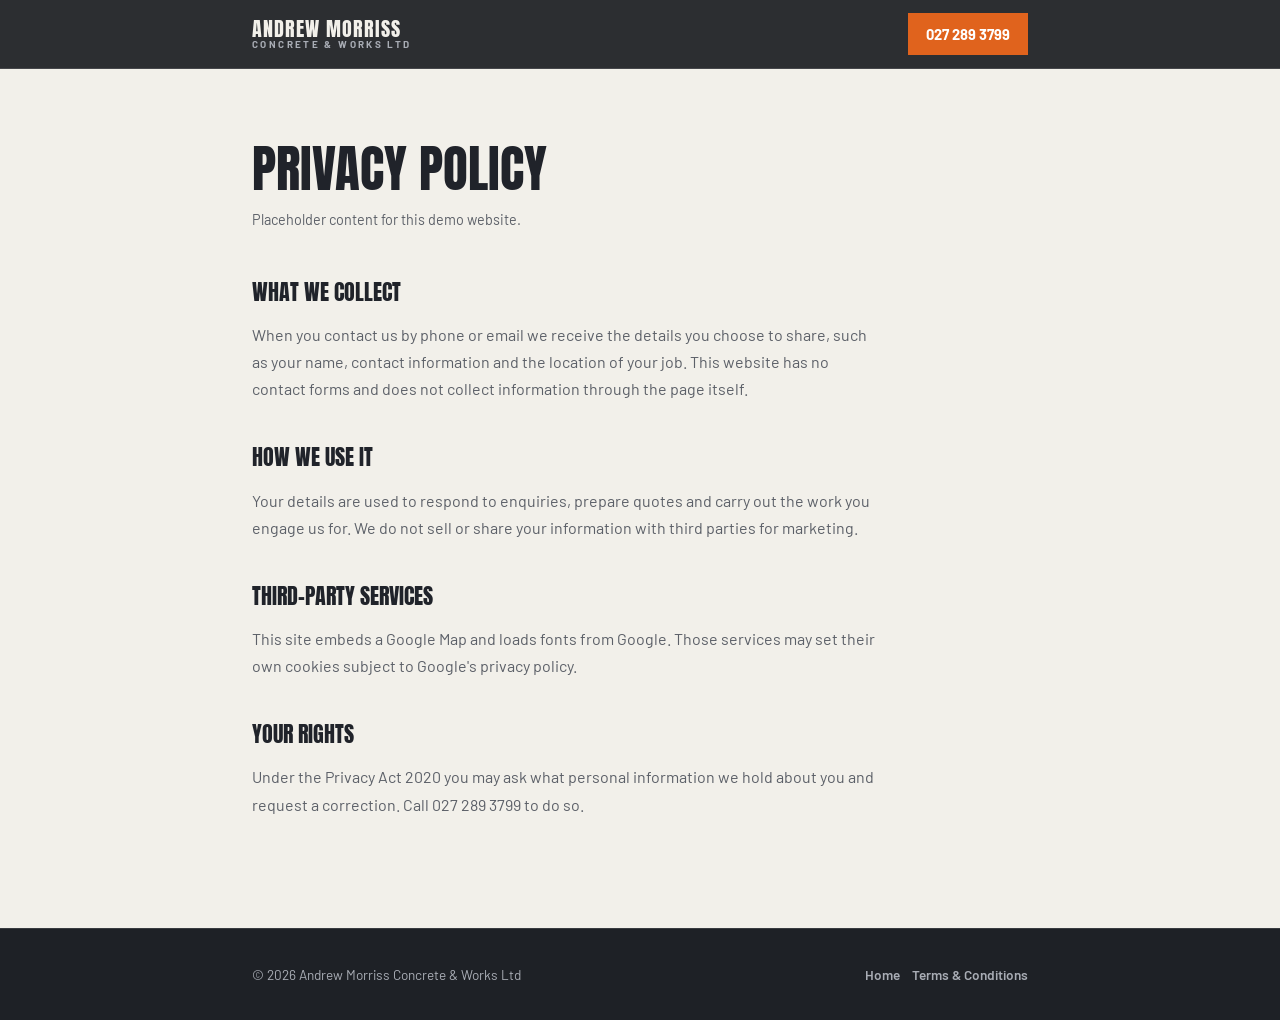
==== privacy.html @ 7dcf376f "Initial build: Andrew Morriss Concrete & Works Ltd" ====
<!DOCTYPE html>
<html lang="en-NZ">
<head>
<meta charset="UTF-8">
<meta name="viewport" content="width=device-width, initial-scale=1">
<title>Privacy Policy | Andrew Morriss Concrete &amp; Works Ltd</title>
<meta name="description" content="Privacy policy for Andrew Morriss Concrete & Works Ltd, Marton.">
<link rel="icon" href="data:image/svg+xml,%3Csvg xmlns='http://www.w3.org/2000/svg' viewBox='0 0 64 64'%3E%3Crect width='64' height='64' fill='%23e0631d'/%3E%3Ctext x='32' y='44' font-family='Arial Black,Arial' font-size='30' font-weight='900' fill='%2317191d' text-anchor='middle'%3EAM%3C/text%3E%3C/svg%3E">
<link rel="preconnect" href="https://fonts.googleapis.com">
<link rel="preconnect" href="https://fonts.gstatic.com" crossorigin>
<link href="https://fonts.googleapis.com/css2?family=Anton&family=Barlow:wght@400;600;700&display=swap" rel="stylesheet">
<style>
:root{--coal:#17191d;--coal-2:#1e2126;--bone:#f2f0ea;--ink:#20232a;--mut:#5c6068;--mut-l:#a9adb5;--accent:#e0631d;--accent-deep:#c1500f;--line:rgba(255,255,255,.12);--display:'Anton',sans-serif;--body:'Barlow',sans-serif}
*,*::before,*::after{box-sizing:border-box;margin:0;padding:0}
body{font-family:var(--body);font-size:16px;line-height:1.7;color:var(--ink);background:var(--bone);overflow-x:hidden}
a{color:inherit;text-decoration:none}
.wrap{max-width:820px;margin:0 auto;padding:0 22px}
header{position:sticky;top:0;z-index:100;background:rgba(23,25,29,.9);backdrop-filter:blur(10px);border-bottom:1px solid var(--line)}
.nav{display:flex;align-items:center;justify-content:space-between;height:68px}
.brand{display:flex;flex-direction:column;line-height:1.05}
.brand .b1{font-family:var(--display);font-size:1.22rem;color:var(--bone);letter-spacing:.05em}
.brand .b2{font-size:.62rem;font-weight:700;letter-spacing:.24em;color:var(--mut-l)}
.phone-pill{display:inline-flex;align-items:center;height:42px;padding:0 18px;background:var(--accent);color:#fff;font-weight:700;font-size:.92rem;line-height:1}
.phone-pill:hover{background:var(--accent-deep)}
main{padding:72px 0 96px}
h1{font-family:var(--display);font-weight:400;font-size:clamp(2.2rem,5vw,3.2rem);text-transform:uppercase;line-height:1.08;margin-bottom:12px}
.updated{color:var(--mut);font-size:.9rem;margin-bottom:40px}
h2{font-family:var(--display);font-weight:400;font-size:1.4rem;text-transform:uppercase;margin:36px 0 10px}
p{color:var(--mut);margin-bottom:14px;max-width:70ch}
footer{background:var(--coal-2);color:var(--mut-l);padding:34px 0;border-top:1px solid var(--line)}
.foot{display:flex;flex-wrap:wrap;gap:16px;align-items:center;justify-content:space-between;font-size:.85rem}
.foot a{font-weight:600}
.foot a:hover{color:var(--bone)}
</style>
</head>
<body>
<header>
  <div class="wrap nav">
    <a href="index.html" class="brand"><span class="b1">ANDREW MORRISS</span><span class="b2">CONCRETE &amp; WORKS LTD</span></a>
    <a class="phone-pill" href="tel:+64272893799">027 289 3799</a>
  </div>
</header>
<main>
  <div class="wrap">
    <h1>Privacy Policy</h1>
    <p class="updated">Placeholder content for this demo website.</p>
    <h2>What we collect</h2>
    <p>When you contact us by phone or email we receive the details you choose to share, such as your name, contact information and the location of your job. This website has no contact forms and does not collect information through the page itself.</p>
    <h2>How we use it</h2>
    <p>Your details are used to respond to enquiries, prepare quotes and carry out the work you engage us for. We do not sell or share your information with third parties for marketing.</p>
    <h2>Third-party services</h2>
    <p>This site embeds a Google Map and loads fonts from Google. Those services may set their own cookies subject to Google's privacy policy.</p>
    <h2>Your rights</h2>
    <p>Under the Privacy Act 2020 you may ask what personal information we hold about you and request a correction. Call 027 289 3799 to do so.</p>
  </div>
</main>
<footer>
  <div class="wrap foot">
    <span>&copy; 2026 Andrew Morriss Concrete &amp; Works Ltd</span>
    <span><a href="index.html">Home</a> &nbsp;&nbsp; <a href="terms.html">Terms &amp; Conditions</a></span>
  </div>
</footer>
</body>
</html>
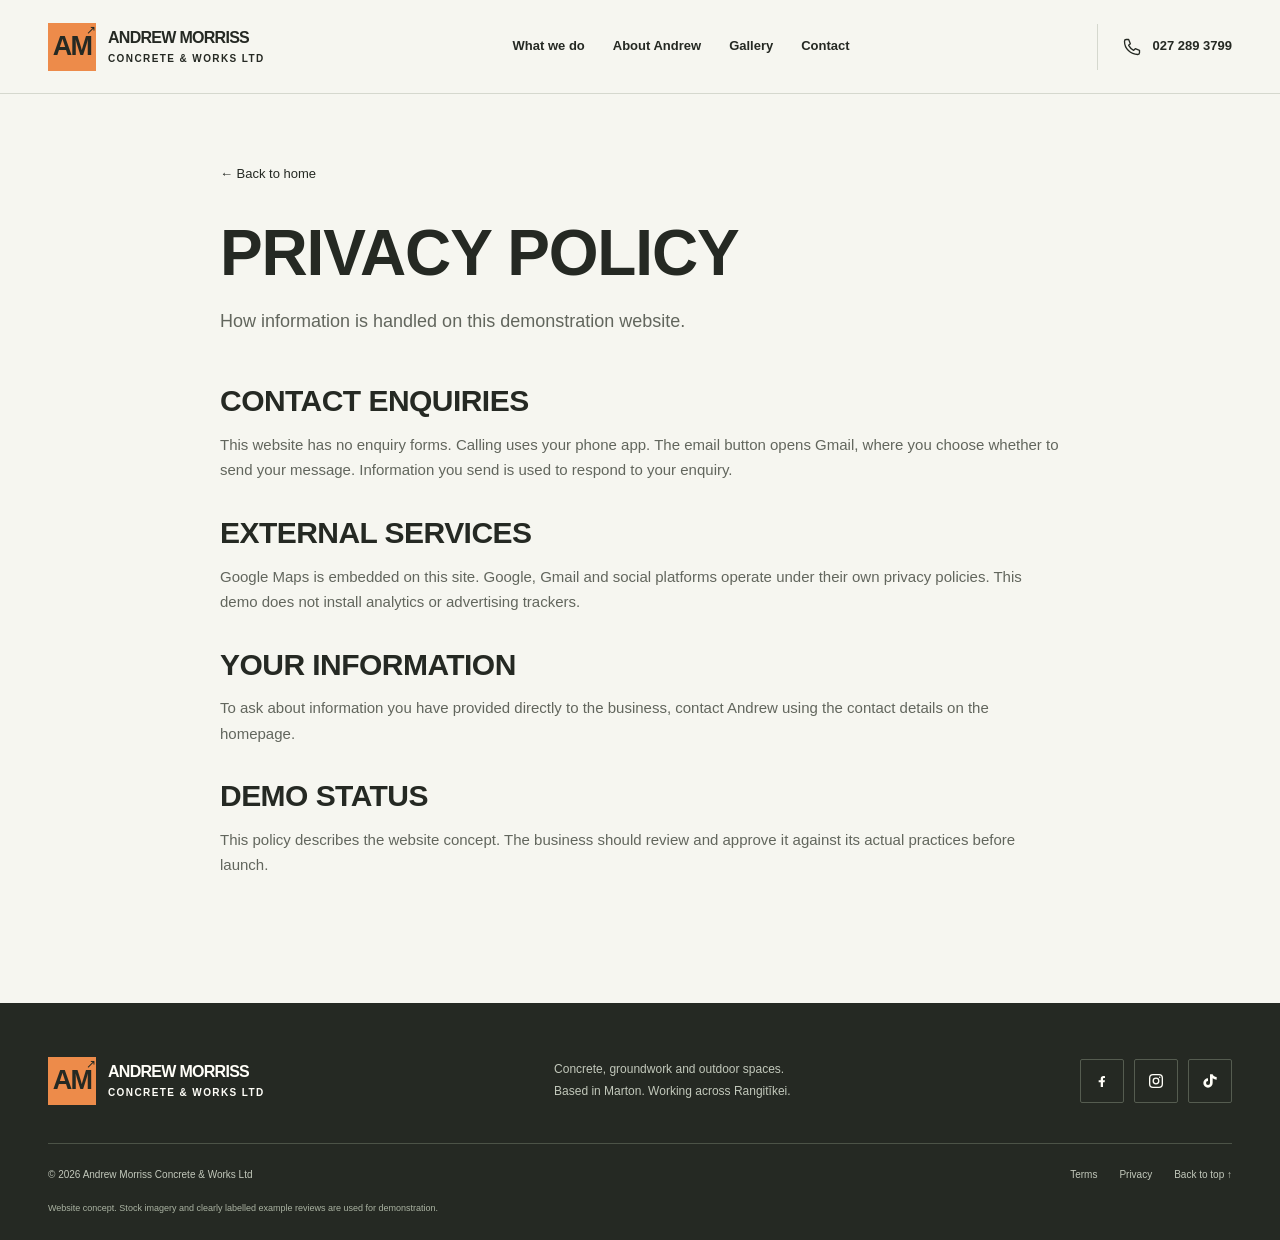
==== commit 41d3b406: "Rebuild Andrew Morriss demo with current Codex build prompt" ====
--- a/privacy.html
+++ b/privacy.html
@@ -1,64 +1,2 @@
-<!DOCTYPE html>
-<html lang="en-NZ">
-<head>
-<meta charset="UTF-8">
-<meta name="viewport" content="width=device-width, initial-scale=1">
-<title>Privacy Policy | Andrew Morriss Concrete &amp; Works Ltd</title>
-<meta name="description" content="Privacy policy for Andrew Morriss Concrete & Works Ltd, Marton.">
-<link rel="icon" href="data:image/svg+xml,%3Csvg xmlns='http://www.w3.org/2000/svg' viewBox='0 0 64 64'%3E%3Crect width='64' height='64' fill='%23e0631d'/%3E%3Ctext x='32' y='44' font-family='Arial Black,Arial' font-size='30' font-weight='900' fill='%2317191d' text-anchor='middle'%3EAM%3C/text%3E%3C/svg%3E">
-<link rel="preconnect" href="https://fonts.googleapis.com">
-<link rel="preconnect" href="https://fonts.gstatic.com" crossorigin>
-<link href="https://fonts.googleapis.com/css2?family=Anton&family=Barlow:wght@400;600;700&display=swap" rel="stylesheet">
-<style>
-:root{--coal:#17191d;--coal-2:#1e2126;--bone:#f2f0ea;--ink:#20232a;--mut:#5c6068;--mut-l:#a9adb5;--accent:#e0631d;--accent-deep:#c1500f;--line:rgba(255,255,255,.12);--display:'Anton',sans-serif;--body:'Barlow',sans-serif}
-*,*::before,*::after{box-sizing:border-box;margin:0;padding:0}
-body{font-family:var(--body);font-size:16px;line-height:1.7;color:var(--ink);background:var(--bone);overflow-x:hidden}
-a{color:inherit;text-decoration:none}
-.wrap{max-width:820px;margin:0 auto;padding:0 22px}
-header{position:sticky;top:0;z-index:100;background:rgba(23,25,29,.9);backdrop-filter:blur(10px);border-bottom:1px solid var(--line)}
-.nav{display:flex;align-items:center;justify-content:space-between;height:68px}
-.brand{display:flex;flex-direction:column;line-height:1.05}
-.brand .b1{font-family:var(--display);font-size:1.22rem;color:var(--bone);letter-spacing:.05em}
-.brand .b2{font-size:.62rem;font-weight:700;letter-spacing:.24em;color:var(--mut-l)}
-.phone-pill{display:inline-flex;align-items:center;height:42px;padding:0 18px;background:var(--accent);color:#fff;font-weight:700;font-size:.92rem;line-height:1}
-.phone-pill:hover{background:var(--accent-deep)}
-main{padding:72px 0 96px}
-h1{font-family:var(--display);font-weight:400;font-size:clamp(2.2rem,5vw,3.2rem);text-transform:uppercase;line-height:1.08;margin-bottom:12px}
-.updated{color:var(--mut);font-size:.9rem;margin-bottom:40px}
-h2{font-family:var(--display);font-weight:400;font-size:1.4rem;text-transform:uppercase;margin:36px 0 10px}
-p{color:var(--mut);margin-bottom:14px;max-width:70ch}
-footer{background:var(--coal-2);color:var(--mut-l);padding:34px 0;border-top:1px solid var(--line)}
-.foot{display:flex;flex-wrap:wrap;gap:16px;align-items:center;justify-content:space-between;font-size:.85rem}
-.foot a{font-weight:600}
-.foot a:hover{color:var(--bone)}
-</style>
-</head>
-<body>
-<header>
-  <div class="wrap nav">
-    <a href="index.html" class="brand"><span class="b1">ANDREW MORRISS</span><span class="b2">CONCRETE &amp; WORKS LTD</span></a>
-    <a class="phone-pill" href="tel:+64272893799">027 289 3799</a>
-  </div>
-</header>
-<main>
-  <div class="wrap">
-    <h1>Privacy Policy</h1>
-    <p class="updated">Placeholder content for this demo website.</p>
-    <h2>What we collect</h2>
-    <p>When you contact us by phone or email we receive the details you choose to share, such as your name, contact information and the location of your job. This website has no contact forms and does not collect information through the page itself.</p>
-    <h2>How we use it</h2>
-    <p>Your details are used to respond to enquiries, prepare quotes and carry out the work you engage us for. We do not sell or share your information with third parties for marketing.</p>
-    <h2>Third-party services</h2>
-    <p>This site embeds a Google Map and loads fonts from Google. Those services may set their own cookies subject to Google's privacy policy.</p>
-    <h2>Your rights</h2>
-    <p>Under the Privacy Act 2020 you may ask what personal information we hold about you and request a correction. Call 027 289 3799 to do so.</p>
-  </div>
-</main>
-<footer>
-  <div class="wrap foot">
-    <span>&copy; 2026 Andrew Morriss Concrete &amp; Works Ltd</span>
-    <span><a href="index.html">Home</a> &nbsp;&nbsp; <a href="terms.html">Terms &amp; Conditions</a></span>
-  </div>
-</footer>
-</body>
-</html>
+<!doctype html>
+<html lang="en-NZ"><head><meta charset="utf-8"><meta name="viewport" content="width=device-width,initial-scale=1"><meta name="theme-color" content="#252923"><title>Privacy policy | Andrew Morriss Concrete & Works</title><meta name="description" content="How information is handled on this demonstration website."><meta property="og:title" content="Privacy policy | Andrew Morriss Concrete & Works"><meta property="og:description" content="How information is handled on this demonstration website."><meta property="og:type" content="website"><meta property="og:image" content="/img/hero-site.webp"><link rel="icon" href="/favicon.svg" type="image/svg+xml"><link rel="stylesheet" href="styles.css"><script src="site.js" defer></script></head><body id="top"><a class="skip" href="#main">Skip to content</a><header class="header"><div class="wrap nav"><a class="brand" href="index.html"><span class="monogram" aria-hidden="true">AM<span>↗</span></span><span>ANDREW MORRISS<small>CONCRETE &amp; WORKS LTD</small></span></a><nav id="navigation" aria-label="Main navigation"><a href="index.html#services">What we do</a><a href="index.html#about">About Andrew</a><a href="index.html#gallery">Gallery</a><a href="index.html#contact">Contact</a></nav><a class="nav-call" aria-label="Call Andrew on 027 289 3799" href="tel:+64272893799"><svg viewBox="0 0 24 24" fill="none" stroke="currentColor" stroke-width="1.6" stroke-linecap="round" stroke-linejoin="round" aria-hidden="true"><path d="M8 3H5a2 2 0 0 0-2 2c0 8.8 7.2 16 16 16a2 2 0 0 0 2-2v-3l-5-2-2 2a15 15 0 0 1-6-6l2-2-2-5Z"/></svg><span>027 289 3799</span></a><button class="menu-toggle" aria-controls="navigation" aria-expanded="false" aria-label="Open menu"><span></span><span></span></button></div></header><main id="main" class="wrap legal"><a class="back-link" href="index.html">← Back to home</a><h1>Privacy policy</h1><p class="legal-intro">How information is handled on this demonstration website.</p><section><h2>Contact enquiries</h2><p>This website has no enquiry forms. Calling uses your phone app. The email button opens Gmail, where you choose whether to send your message. Information you send is used to respond to your enquiry.</p></section><section><h2>External services</h2><p>Google Maps is embedded on this site. Google, Gmail and social platforms operate under their own privacy policies. This demo does not install analytics or advertising trackers.</p></section><section><h2>Your information</h2><p>To ask about information you have provided directly to the business, contact Andrew using the contact details on the homepage.</p></section><section><h2>Demo status</h2><p>This policy describes the website concept. The business should review and approve it against its actual practices before launch.</p></section></main><footer><div class="wrap"><div class="footer-top"><a class="brand" href="index.html"><span class="monogram" aria-hidden="true">AM<span>↗</span></span><span>ANDREW MORRISS<small>CONCRETE &amp; WORKS LTD</small></span></a><p>Concrete, groundwork and outdoor spaces.<br>Based in Marton. Working across Rangitīkei.</p><div class="socials"><a href="https://www.facebook.com/search/top?q=Andrew%20Morriss%20Concrete%20Works" target="_blank" rel="noopener" aria-label="Search for Andrew Morriss on Facebook"><svg viewBox="0 0 24 24" fill="currentColor"><path d="M13.5 21v-7h2.4l.5-3h-2.9V9.1c0-.9.3-1.6 1.7-1.6h1.3V4.8c-.6-.1-1.5-.2-2.4-.2-2.4 0-4 1.4-4 4.1V11H7v3h3.1v7h3.4z"/></svg></a><a href="https://www.instagram.com/explore/search/keyword/?q=Andrew%20Morriss%20Concrete" target="_blank" rel="noopener" aria-label="Search for Andrew Morriss on Instagram"><svg viewBox="0 0 24 24" fill="none" stroke="currentColor" stroke-width="2" stroke-linecap="round" stroke-linejoin="round"><rect x="2.5" y="2.5" width="19" height="19" rx="5"/><circle cx="12" cy="12" r="4.2"/><circle cx="17.6" cy="6.4" r="1.1" fill="currentColor" stroke="none"/></svg></a><a href="https://www.tiktok.com/search?q=Andrew%20Morriss%20Concrete" target="_blank" rel="noopener" aria-label="Search for Andrew Morriss on TikTok"><svg viewBox="0 0 24 24" fill="currentColor" aria-hidden="true"><path d="M16 2h-4v13a3 3 0 1 1-3-3v-4a7 7 0 1 0 7 7V8a10 10 0 0 0 6 2V6c-3 0-6-2-6-4Z"/></svg></a></div></div><div class="footer-bottom"><span>© <span data-year>2026</span> Andrew Morriss Concrete &amp; Works Ltd</span><div><a href="terms.html">Terms</a><a href="privacy.html">Privacy</a><a href="index.html#top">Back to top ↑</a></div></div><p class="demo-note">Website concept. Stock imagery and clearly labelled example reviews are used for demonstration.</p></div></footer></body></html>
--- a/styles.css
+++ b/styles.css
@@ -0,0 +1,9 @@
+@font-face{font-family:Barlow;src:url('fonts/barlow-condensed.ttf') format('truetype');font-weight:700;font-display:swap}@font-face{font-family:Manrope;src:url('fonts/manrope.ttf') format('truetype');font-weight:800;font-display:swap}@font-face{font-family:Manrope;src:url('fonts/manrope-regular.ttf') format('truetype');font-weight:400;font-display:swap}
+:root{--ink:#252923;--muted:#62665d;--paper:#f6f6f0;--surface:#eaece3;--line:#d5d8ce;--accent:#ed8b4a;--dark:#252923;--white:#fffef8;--display:Barlow,'Arial Narrow',sans-serif;--body:Manrope,Arial,sans-serif;color-scheme:light}*{box-sizing:border-box}html{scroll-behavior:smooth;scroll-padding-top:100px}body{margin:0;background:var(--paper);color:var(--ink);font:16px/1.7 var(--body);-webkit-font-smoothing:antialiased}a{color:inherit;text-decoration:none}button{font:inherit;cursor:pointer}img{max-width:100%;height:auto;display:block;image-orientation:from-image}svg{width:20px;height:20px;flex:none}h1,h2,h3,p{margin:0}h1,h2{font-family:var(--display);font-weight:700;text-transform:uppercase;line-height:.99;letter-spacing:-.018em}h2{font-size:clamp(42px,5vw,68px)}h3{font-size:19px;line-height:1.3;letter-spacing:-.03em}.wrap{width:min(1240px,calc(100% - 96px));margin-inline:auto}.section{padding-block:104px}section[id]{scroll-margin-top:30px}a,button{touch-action:manipulation}a:focus-visible,button:focus-visible{outline:3px solid var(--accent);outline-offset:5px}::selection{background:var(--accent);color:var(--dark)}.skip{position:absolute;top:-100px;left:20px;background:var(--paper);padding:12px;z-index:10}.skip:focus{top:10px}.header{height:94px;background:var(--paper);position:sticky;top:0;z-index:5;border-bottom:1px solid var(--line)}.nav{height:100%;display:flex;align-items:center;justify-content:space-between;gap:24px}.brand{display:flex;align-items:center;gap:12px;line-height:1.15;flex:none;font-size:16px;letter-spacing:-.045em;font-weight:800}.brand small{display:block;font-size:10px;letter-spacing:.14em;margin-top:6px}.monogram{display:flex;align-items:center;justify-content:center;position:relative;width:48px;height:48px;background:var(--accent);color:var(--dark);font:700 27px var(--display);letter-spacing:-.06em}.monogram span{position:absolute;top:0;right:2px;font:12px var(--body)}nav{display:flex;align-items:center;gap:28px;font-size:13px;font-weight:700}nav a{padding-block:12px}nav a:hover{color:#975027}.nav-call{display:flex;gap:10px;align-items:center;justify-content:center;font-size:13px;font-weight:800;min-height:46px;border-left:1px solid var(--line);padding-left:24px}.menu-toggle{display:none}.hero{position:relative;background:var(--dark);color:var(--white);isolation:isolate;min-height:610px;height:calc(100svh - 94px);max-height:800px;display:flex;align-items:center}.hero-slides,.hero-slides:after{position:absolute;inset:0;z-index:-1}.hero-slides{overflow:hidden}.hero-slides img{position:absolute;width:100%;height:100%;object-fit:cover;opacity:0;transition:opacity 1.2s ease;filter:saturate(.55) contrast(1.04)}.hero-slides img.active{opacity:1}.hero-slides:after{content:'';z-index:1;background:linear-gradient(90deg,rgba(25,30,25,.85),rgba(25,30,25,.49) 70%,rgba(25,30,25,.2))}.hero-inner{padding-block:54px 86px}.hero-copy{max-width:760px}.eyebrow{font-size:10px;line-height:1.4;letter-spacing:.18em;font-weight:800;margin-bottom:22px}.eyebrow.light{color:var(--accent)}h1{font-size:clamp(68px,7vw,98px)}h1 span{color:var(--accent)}.hero-description{font-size:17px;max-width:450px;margin-top:24px;color:#e3e5de;line-height:1.6}.actions{display:flex;flex-wrap:wrap;gap:12px;margin-top:30px}.button{display:inline-flex;align-items:center;justify-content:space-between;gap:22px;min-height:54px;padding:14px 24px;font-size:13px;font-weight:800;line-height:1.4;border:1px solid transparent;border-radius:2px;transition:background .2s,transform .2s,color .2s}.button:hover{transform:translateY(-2px)}.button:active{transform:translateY(0)}.primary{background:var(--accent);color:var(--dark)}.primary:hover{background:#ffa669}.ghost{border-color:#a4aaa0;color:var(--white);background:#25292340}.ghost:hover{background:#25292390}.secondary{background:var(--dark);color:var(--white)}.text-button{padding-inline:0;border:none;color:var(--ink)}.hero-review{display:flex;align-items:center;gap:14px;padding:12px 16px;background:#25292366;border:1px solid #ffffff40;border-radius:3px;width:max-content;max-width:100%;margin-top:28px;backdrop-filter:blur(12px)}.hero-review strong,.hero-review small{display:block;font-size:10px;line-height:1.6}.hero-review small{color:#d0d6c9;font-size:9px}.stars{color:var(--accent);letter-spacing:2px;font-size:16px;white-space:nowrap}.hero-review>svg{width:16px}.hero-bottom{position:absolute;bottom:24px;left:0;right:0;display:flex;justify-content:space-between;align-items:center;font-size:9px;letter-spacing:.14em;color:#d0d6c9}.slideshow{display:flex;gap:22px;align-items:center}.slideshow button{background:transparent;border:1px solid #ffffff66;color:var(--white);border-radius:2px;width:44px;height:44px;display:grid;place-items:center}.trust{border-bottom:1px solid var(--line)}.trust .wrap{display:flex;justify-content:space-between;gap:20px;padding-block:24px}.trust span{display:flex;align-items:center;gap:12px;font-size:12px;font-weight:700}.section-heading{max-width:660px;margin-bottom:50px}.section-heading>p:not(.eyebrow){margin-top:22px;max-width:560px;color:var(--muted);font-size:15px}.services-grid{display:grid;grid-template-columns:repeat(3,minmax(0,1fr));column-gap:26px;row-gap:44px}.service-image{position:relative;overflow:hidden;border-radius:3px}.service-image img{width:100%;height:auto;aspect-ratio:4/3;object-fit:cover;filter:saturate(.65) contrast(1.05);transition:transform .5s}.service-image svg{position:absolute;bottom:12px;right:12px;width:40px;height:40px;padding:10px;background:var(--paper);color:var(--ink);border-radius:2px}.service a:hover img{transform:scale(1.035)}.service h3{margin:20px 0 10px}.service p{font-size:14px;line-height:1.75;color:var(--muted);max-width:360px}.caption{font-size:11px;color:var(--muted);margin-top:36px}.about{background:var(--surface)}.about-grid{display:grid;grid-template-columns:1fr 1fr;gap:90px;align-items:center}.about-image{position:relative}.about-image img{width:100%;height:auto;aspect-ratio:4/5;object-fit:cover;filter:saturate(.55);border-radius:3px}.about-image>span{position:absolute;left:0;bottom:24px;background:var(--accent);color:var(--dark);padding:12px 20px;font-size:10px;font-weight:800;letter-spacing:.12em}.about-copy h2{font-size:clamp(40px,4.5vw,64px)}.about-copy p{font-size:14px;line-height:1.9;color:var(--muted);margin-top:24px}.check-list{list-style:none;padding:0;margin:28px 0}.check-list li{display:flex;gap:12px;align-items:center;font-size:13px;margin:14px 0}.check-list svg{color:var(--ink);width:18px}.crew-grid{display:grid;grid-template-columns:repeat(3,minmax(0,1fr));gap:36px}.crew-card{border-top:1px solid var(--line);padding-top:26px}.avatar{width:60px;height:60px;background:var(--surface);border-radius:50%;border:2px solid var(--accent);font:700 24px var(--display);display:grid;place-items:center;margin-bottom:22px}.crew-card p{font-size:12px;font-weight:700;margin:5px 0 15px;color:var(--muted)}.crew-card>span{font-size:13px;color:var(--muted)}.gallery{background:var(--surface)}.masonry{columns:2;column-gap:26px}.masonry figure{margin:0 0 28px;break-inside:avoid}.masonry img{width:100%;height:auto;filter:saturate(.65);border-radius:3px}.masonry figcaption{font-size:12px;margin-top:12px;color:var(--muted)}.reviews-grid{display:grid;grid-template-columns:repeat(3,minmax(0,1fr));gap:32px;margin-bottom:25px}blockquote{margin:0;padding-top:24px;border-top:1px solid var(--line)}blockquote>p{font-size:18px;line-height:1.65;letter-spacing:-.025em;margin:18px 0 24px}blockquote footer{background:none;color:var(--ink);padding:0;font-size:12px;font-weight:800}blockquote footer span{display:block;font-size:11px;font-weight:400;color:var(--muted);margin-top:4px}.review-banner{background:var(--dark);color:var(--white);padding-block:58px}.review-banner .wrap{display:flex;justify-content:space-between;align-items:center;gap:35px}.review-banner h2{font-size:48px}.review-banner p{font-size:13px;margin-top:12px;color:#bfc5b7}.contact-grid{display:grid;grid-template-columns:1.4fr 1fr;gap:80px;margin-bottom:66px}.contact-intro{color:var(--muted);font-size:15px;margin-top:24px}.big-phone{font-family:var(--display);font-size:clamp(34px,3.8vw,48px);display:flex;align-items:center;gap:22px;width:fit-content;margin-top:24px}.big-phone svg{width:30px;height:30px}.contact-details{border-left:1px solid var(--line);padding-left:64px;display:grid;gap:32px;align-content:start;padding-top:10px}.contact-details>div>span{font-size:10px;letter-spacing:.16em;font-weight:800;color:var(--muted)}.contact-details p{font-size:20px;line-height:1.5;margin-top:12px}.socials{display:flex;gap:10px;margin-top:14px}.socials a{width:44px;height:44px;border:1px solid var(--line);border-radius:2px;display:grid;place-items:center}.socials a:hover{background:var(--accent);color:var(--dark)}.socials svg{width:16px;height:16px}.contact-details small{font-size:10px;color:var(--muted)}.map{position:relative;background:var(--surface);border:1px solid var(--line);border-radius:3px;overflow:hidden}.map iframe{display:block;width:100%;height:370px;border:0;filter:grayscale(1)}.map>a{position:absolute;bottom:18px;left:18px;display:flex;align-items:center;gap:12px;background:var(--paper);padding:14px 20px;font-size:12px;font-weight:700;border-radius:2px;max-width:calc(100% - 36px)}body>footer{background:var(--dark);color:var(--white);padding:54px 0 24px}.footer-top{display:flex;justify-content:space-between;gap:30px;align-items:center;padding-bottom:38px}.footer-top>p{font-size:12px;color:#c2c8bb;line-height:1.8}.footer-top .socials{margin:0}.footer-top .socials a{border-color:#555c50}.footer-bottom{border-top:1px solid #4c5347;padding-top:22px;display:flex;justify-content:space-between;font-size:10px;color:#c2c8bb;gap:20px}.footer-bottom>div{display:flex;gap:22px}.demo-note{font-size:9px;color:#aab3a2;margin-top:18px}.legal{padding-block:65px 90px;max-width:840px}.back-link{font-size:13px}.legal h1{font-size:64px;margin-top:36px}.legal-intro{font-size:18px;color:var(--muted);margin:20px 0 50px}.legal section{margin-block:35px}.legal section h2{font-size:30px;margin-bottom:16px}.legal section p{color:var(--muted);font-size:15px}.menu-toggle{background:none;border:1px solid var(--line);color:var(--ink);border-radius:2px;width:44px;height:44px;position:relative}.menu-toggle span{position:absolute;width:18px;height:2px;background:currentColor;left:12px;top:16px;transition:transform .2s}.menu-toggle span+span{top:24px}.menu-toggle[aria-expanded=true] span{transform:translateY(4px) rotate(45deg)}.menu-toggle[aria-expanded=true] span+span{transform:translateY(-4px) rotate(-45deg)}
+@media(min-width:1000px) and (max-height:760px){.hero{min-height:540px}.hero h1{font-size:86px}.hero-inner{padding-block:38px 72px}.hero-review{margin-top:22px}.hero-description{margin-top:18px}}
+@media(max-width:1050px){.wrap{width:calc(100% - 56px)}nav{gap:18px}.brand{font-size:13px}.brand small{font-size:8px}.nav-call{padding-left:18px}.about-grid{gap:45px}.contact-grid{gap:40px}.contact-details{padding-left:40px}.hero{min-height:600px}.hero h1{font-size:86px}}
+@media(max-width:767px){html{scroll-padding-top:86px}.wrap{width:calc(100% - 40px)}.header{height:80px}.nav{gap:12px}.brand{gap:9px;font-size:11px}.brand small{font-size:7px;letter-spacing:.09em}.monogram{width:37px;height:40px;font-size:24px}.nav-call{border:0;padding:0;margin-left:auto;min-width:38px}.nav-call>span{display:none}.menu-toggle{display:block;flex:none}nav{display:none;position:absolute;top:79px;left:0;right:0;padding:20px;background:var(--paper);border-bottom:1px solid var(--line);box-shadow:0 12px 20px #25292312}nav.open{display:grid}nav a{font-size:15px;padding:10px 0}.hero{height:auto;min-height:min(650px,calc(100svh - 80px));max-height:none}.hero-inner{padding-block:46px 92px}.hero h1{font-size:clamp(48px,10.4vw,72px)}.hero .eyebrow{font-size:9px;margin-bottom:18px}.hero-description{font-size:15px;line-height:1.65;max-width:340px;margin-top:20px}.hero .actions{gap:10px;margin-top:24px}.button{min-height:50px;padding:13px 17px;font-size:12px;gap:12px}.hero-review{gap:10px;margin-top:24px;padding:10px 12px}.hero-review .stars{font-size:13px}.hero-review strong{font-size:9px}.hero-review small{font-size:8px}.hero-bottom{bottom:18px;font-size:8px;gap:14px}.hero-bottom>span{max-width:185px;line-height:1.7}.slideshow{gap:12px}.slideshow button{width:40px;height:40px}.trust .wrap{display:grid;gap:14px;padding-block:22px}.trust span{font-size:12px}.trust svg{width:17px;height:17px}.section{padding-block:66px}h2{font-size:46px}.section-heading{margin-bottom:34px}.section-heading>p:not(.eyebrow){font-size:14px}.services-grid,.crew-grid,.reviews-grid,.about-grid,.contact-grid{grid-template-columns:1fr}.services-grid{gap:34px}.service h3{margin-top:18px;font-size:20px}.service p{max-width:none}.about-grid{gap:34px}.about-image img{aspect-ratio:4/3}.about-copy h2{font-size:46px}.crew-grid{gap:30px}.crew-card{display:grid;grid-template-columns:64px 1fr;column-gap:18px;align-items:center}.crew-card .avatar{grid-row:1/4;margin:0}.crew-card p{margin:5px 0 10px}.crew-card>span{font-size:12px}.masonry{columns:1}.reviews-grid{gap:30px}.reviews-grid blockquote p{font-size:18px;max-width:32ch}.review-banner .wrap{align-items:flex-start;flex-direction:column;gap:25px}.review-banner h2{font-size:40px}.contact-grid{gap:38px;margin-bottom:38px}.contact-details{border-left:0;border-top:1px solid var(--line);padding:28px 0 0;gap:24px}.contact-details p{font-size:18px}.big-phone{font-size:40px}.contact-grid .actions{gap:8px}.contact-grid .text-button{padding-left:8px}.map iframe{height:320px}.map>a{font-size:10px;padding:12px;gap:8px;left:12px;bottom:12px;max-width:calc(100% - 24px)}.map>a svg{width:16px}.footer-top{flex-direction:column;align-items:flex-start;gap:25px}.footer-top .brand{font-size:14px}.footer-top .brand small{font-size:9px}.footer-bottom{flex-direction:column;gap:18px;font-size:10px}.footer-bottom>div{gap:22px}.legal h1{font-size:48px}.legal-intro{font-size:16px}.eyebrow{margin-bottom:18px}}
+@media(prefers-reduced-motion:no-preference){.hero-copy{animation:arrive .7s ease both}@keyframes arrive{from{opacity:0;transform:translateY(18px)}to{opacity:1;transform:translateY(0)}}.js .reveal{transition:opacity .6s ease,transform .6s ease}.js .reveal.waiting{opacity:0;transform:translateY(20px)}}
+@media(prefers-reduced-motion:reduce){html{scroll-behavior:auto}*,*:before,*:after{animation:none!important;transition:none!important}.reveal{opacity:1!important;transform:none!important}}
+@media(prefers-reduced-transparency:reduce){.hero-review{background:#252923;backdrop-filter:none}}
+@media(prefers-color-scheme:dark){:root{--paper:#222720;--surface:#2d332a;--ink:#f1f2e9;--muted:#b8c0b0;--line:#48503f;color-scheme:dark}.secondary{background:var(--accent);color:var(--dark)}.text-button{color:var(--ink)}.avatar{color:var(--ink)}.service-image svg{background:var(--paper)}nav a:hover{color:var(--accent)}}
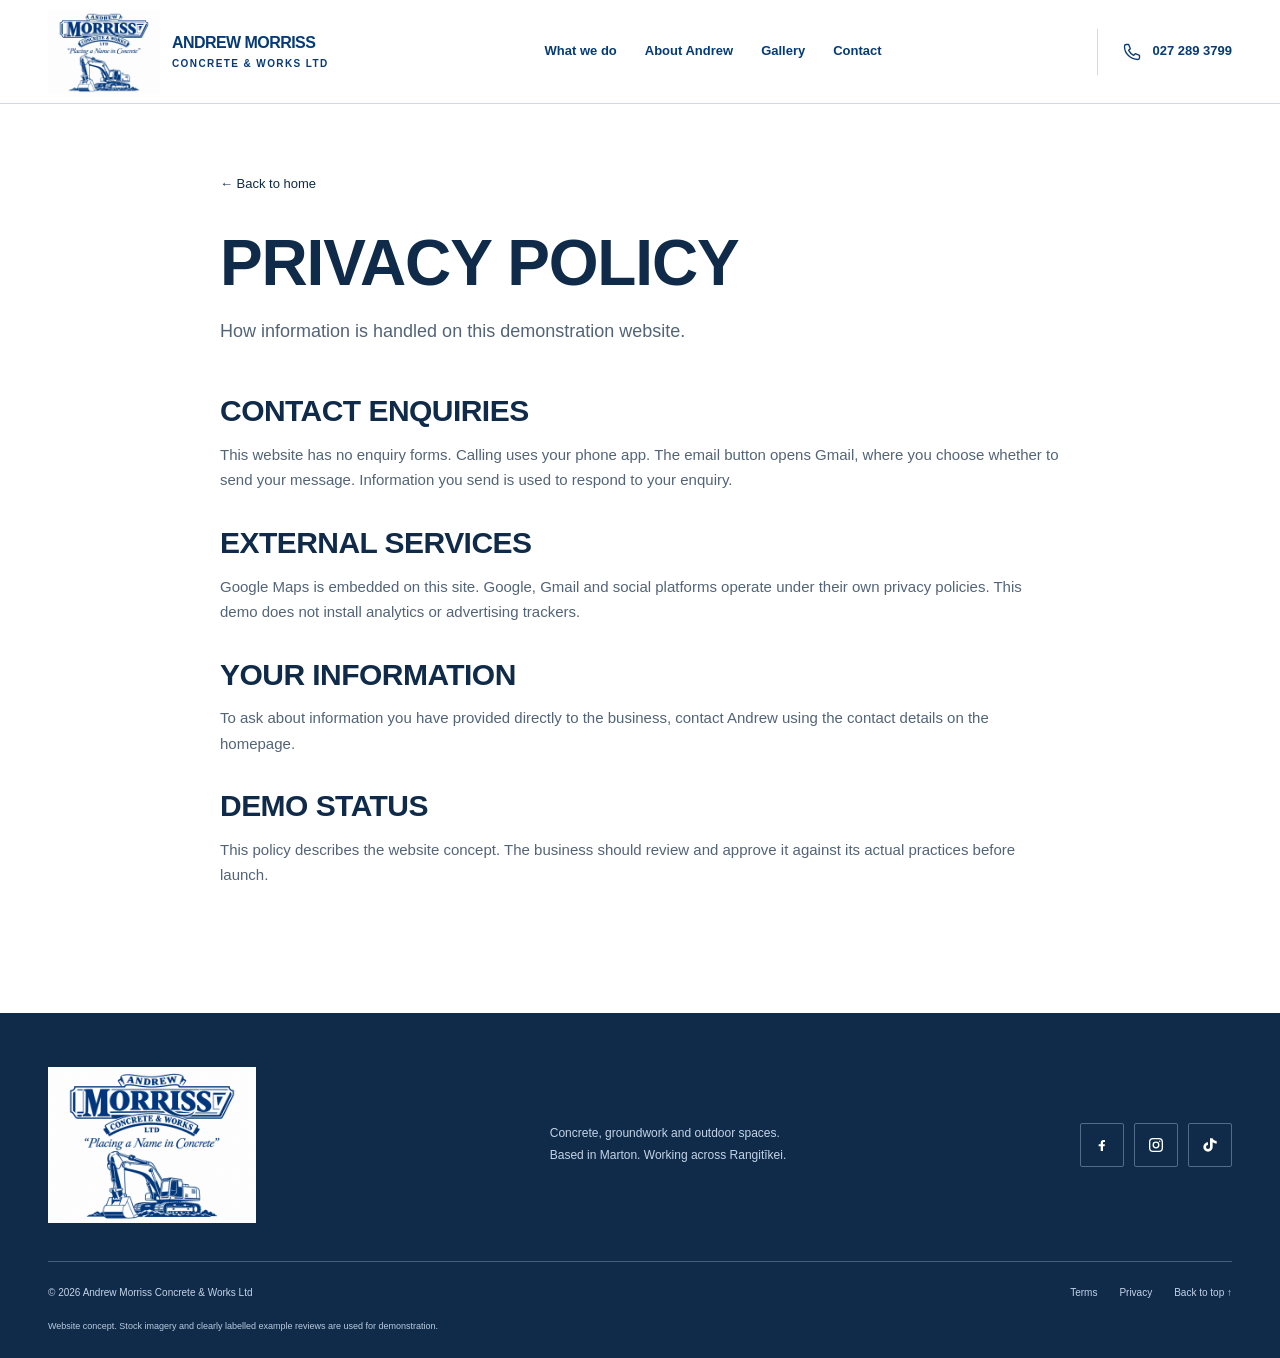
==== commit 6e98725a: "Apply supplied Andrew Morriss logo and blue brand theme" ====
--- a/privacy.html
+++ b/privacy.html
@@ -1,2 +1,2 @@
 <!doctype html>
-<html lang="en-NZ"><head><meta charset="utf-8"><meta name="viewport" content="width=device-width,initial-scale=1"><meta name="theme-color" content="#252923"><title>Privacy policy | Andrew Morriss Concrete & Works</title><meta name="description" content="How information is handled on this demonstration website."><meta property="og:title" content="Privacy policy | Andrew Morriss Concrete & Works"><meta property="og:description" content="How information is handled on this demonstration website."><meta property="og:type" content="website"><meta property="og:image" content="/img/hero-site.webp"><link rel="icon" href="/favicon.svg" type="image/svg+xml"><link rel="stylesheet" href="styles.css"><script src="site.js" defer></script></head><body id="top"><a class="skip" href="#main">Skip to content</a><header class="header"><div class="wrap nav"><a class="brand" href="index.html"><span class="monogram" aria-hidden="true">AM<span>↗</span></span><span>ANDREW MORRISS<small>CONCRETE &amp; WORKS LTD</small></span></a><nav id="navigation" aria-label="Main navigation"><a href="index.html#services">What we do</a><a href="index.html#about">About Andrew</a><a href="index.html#gallery">Gallery</a><a href="index.html#contact">Contact</a></nav><a class="nav-call" aria-label="Call Andrew on 027 289 3799" href="tel:+64272893799"><svg viewBox="0 0 24 24" fill="none" stroke="currentColor" stroke-width="1.6" stroke-linecap="round" stroke-linejoin="round" aria-hidden="true"><path d="M8 3H5a2 2 0 0 0-2 2c0 8.8 7.2 16 16 16a2 2 0 0 0 2-2v-3l-5-2-2 2a15 15 0 0 1-6-6l2-2-2-5Z"/></svg><span>027 289 3799</span></a><button class="menu-toggle" aria-controls="navigation" aria-expanded="false" aria-label="Open menu"><span></span><span></span></button></div></header><main id="main" class="wrap legal"><a class="back-link" href="index.html">← Back to home</a><h1>Privacy policy</h1><p class="legal-intro">How information is handled on this demonstration website.</p><section><h2>Contact enquiries</h2><p>This website has no enquiry forms. Calling uses your phone app. The email button opens Gmail, where you choose whether to send your message. Information you send is used to respond to your enquiry.</p></section><section><h2>External services</h2><p>Google Maps is embedded on this site. Google, Gmail and social platforms operate under their own privacy policies. This demo does not install analytics or advertising trackers.</p></section><section><h2>Your information</h2><p>To ask about information you have provided directly to the business, contact Andrew using the contact details on the homepage.</p></section><section><h2>Demo status</h2><p>This policy describes the website concept. The business should review and approve it against its actual practices before launch.</p></section></main><footer><div class="wrap"><div class="footer-top"><a class="brand" href="index.html"><span class="monogram" aria-hidden="true">AM<span>↗</span></span><span>ANDREW MORRISS<small>CONCRETE &amp; WORKS LTD</small></span></a><p>Concrete, groundwork and outdoor spaces.<br>Based in Marton. Working across Rangitīkei.</p><div class="socials"><a href="https://www.facebook.com/search/top?q=Andrew%20Morriss%20Concrete%20Works" target="_blank" rel="noopener" aria-label="Search for Andrew Morriss on Facebook"><svg viewBox="0 0 24 24" fill="currentColor"><path d="M13.5 21v-7h2.4l.5-3h-2.9V9.1c0-.9.3-1.6 1.7-1.6h1.3V4.8c-.6-.1-1.5-.2-2.4-.2-2.4 0-4 1.4-4 4.1V11H7v3h3.1v7h3.4z"/></svg></a><a href="https://www.instagram.com/explore/search/keyword/?q=Andrew%20Morriss%20Concrete" target="_blank" rel="noopener" aria-label="Search for Andrew Morriss on Instagram"><svg viewBox="0 0 24 24" fill="none" stroke="currentColor" stroke-width="2" stroke-linecap="round" stroke-linejoin="round"><rect x="2.5" y="2.5" width="19" height="19" rx="5"/><circle cx="12" cy="12" r="4.2"/><circle cx="17.6" cy="6.4" r="1.1" fill="currentColor" stroke="none"/></svg></a><a href="https://www.tiktok.com/search?q=Andrew%20Morriss%20Concrete" target="_blank" rel="noopener" aria-label="Search for Andrew Morriss on TikTok"><svg viewBox="0 0 24 24" fill="currentColor" aria-hidden="true"><path d="M16 2h-4v13a3 3 0 1 1-3-3v-4a7 7 0 1 0 7 7V8a10 10 0 0 0 6 2V6c-3 0-6-2-6-4Z"/></svg></a></div></div><div class="footer-bottom"><span>© <span data-year>2026</span> Andrew Morriss Concrete &amp; Works Ltd</span><div><a href="terms.html">Terms</a><a href="privacy.html">Privacy</a><a href="index.html#top">Back to top ↑</a></div></div><p class="demo-note">Website concept. Stock imagery and clearly labelled example reviews are used for demonstration.</p></div></footer></body></html>+<html lang="en-NZ"><head><meta charset="utf-8"><meta name="viewport" content="width=device-width,initial-scale=1"><meta name="theme-color" content="#073b77"><title>Privacy policy | Andrew Morriss Concrete & Works</title><meta name="description" content="How information is handled on this demonstration website."><meta property="og:title" content="Privacy policy | Andrew Morriss Concrete & Works"><meta property="og:description" content="How information is handled on this demonstration website."><meta property="og:type" content="website"><meta property="og:image" content="/img/andrew-morriss-logo-960.png"><link rel="icon" href="/favicon.png" type="image/png"><link rel="stylesheet" href="styles.css?v=20260911-blue"><script src="site.js" defer></script></head><body id="top"><a class="skip" href="#main">Skip to content</a><header class="header"><div class="wrap nav"><a class="brand" href="index.html"><img class="brand-logo" src="img/andrew-morriss-logo-480.png" srcset="img/andrew-morriss-logo-480.png 480w, img/andrew-morriss-logo-960.png 960w" sizes="(max-width: 767px) 240px, 208px" width="480" height="360" alt="Andrew Morriss Concrete &amp; Works Ltd — Placing a Name in Concrete"><span>ANDREW MORRISS<small>CONCRETE &amp; WORKS LTD</small></span></a><nav id="navigation" aria-label="Main navigation"><a href="index.html#services">What we do</a><a href="index.html#about">About Andrew</a><a href="index.html#gallery">Gallery</a><a href="index.html#contact">Contact</a></nav><a class="nav-call" aria-label="Call Andrew on 027 289 3799" href="tel:+64272893799"><svg viewBox="0 0 24 24" fill="none" stroke="currentColor" stroke-width="1.6" stroke-linecap="round" stroke-linejoin="round" aria-hidden="true"><path d="M8 3H5a2 2 0 0 0-2 2c0 8.8 7.2 16 16 16a2 2 0 0 0 2-2v-3l-5-2-2 2a15 15 0 0 1-6-6l2-2-2-5Z"/></svg><span>027 289 3799</span></a><button class="menu-toggle" aria-controls="navigation" aria-expanded="false" aria-label="Open menu"><span></span><span></span></button></div></header><main id="main" class="wrap legal"><a class="back-link" href="index.html">← Back to home</a><h1>Privacy policy</h1><p class="legal-intro">How information is handled on this demonstration website.</p><section><h2>Contact enquiries</h2><p>This website has no enquiry forms. Calling uses your phone app. The email button opens Gmail, where you choose whether to send your message. Information you send is used to respond to your enquiry.</p></section><section><h2>External services</h2><p>Google Maps is embedded on this site. Google, Gmail and social platforms operate under their own privacy policies. This demo does not install analytics or advertising trackers.</p></section><section><h2>Your information</h2><p>To ask about information you have provided directly to the business, contact Andrew using the contact details on the homepage.</p></section><section><h2>Demo status</h2><p>This policy describes the website concept. The business should review and approve it against its actual practices before launch.</p></section></main><footer><div class="wrap"><div class="footer-top"><a class="brand" href="index.html"><img class="brand-logo" src="img/andrew-morriss-logo-480.png" srcset="img/andrew-morriss-logo-480.png 480w, img/andrew-morriss-logo-960.png 960w" sizes="(max-width: 767px) 240px, 208px" width="480" height="360" alt="Andrew Morriss Concrete &amp; Works Ltd — Placing a Name in Concrete"><span>ANDREW MORRISS<small>CONCRETE &amp; WORKS LTD</small></span></a><p>Concrete, groundwork and outdoor spaces.<br>Based in Marton. Working across Rangitīkei.</p><div class="socials"><a href="https://www.facebook.com/search/top?q=Andrew%20Morriss%20Concrete%20Works" target="_blank" rel="noopener" aria-label="Search for Andrew Morriss on Facebook"><svg viewBox="0 0 24 24" fill="currentColor"><path d="M13.5 21v-7h2.4l.5-3h-2.9V9.1c0-.9.3-1.6 1.7-1.6h1.3V4.8c-.6-.1-1.5-.2-2.4-.2-2.4 0-4 1.4-4 4.1V11H7v3h3.1v7h3.4z"/></svg></a><a href="https://www.instagram.com/explore/search/keyword/?q=Andrew%20Morriss%20Concrete" target="_blank" rel="noopener" aria-label="Search for Andrew Morriss on Instagram"><svg viewBox="0 0 24 24" fill="none" stroke="currentColor" stroke-width="2" stroke-linecap="round" stroke-linejoin="round"><rect x="2.5" y="2.5" width="19" height="19" rx="5"/><circle cx="12" cy="12" r="4.2"/><circle cx="17.6" cy="6.4" r="1.1" fill="currentColor" stroke="none"/></svg></a><a href="https://www.tiktok.com/search?q=Andrew%20Morriss%20Concrete" target="_blank" rel="noopener" aria-label="Search for Andrew Morriss on TikTok"><svg viewBox="0 0 24 24" fill="currentColor" aria-hidden="true"><path d="M16 2h-4v13a3 3 0 1 1-3-3v-4a7 7 0 1 0 7 7V8a10 10 0 0 0 6 2V6c-3 0-6-2-6-4Z"/></svg></a></div></div><div class="footer-bottom"><span>© <span data-year>2026</span> Andrew Morriss Concrete &amp; Works Ltd</span><div><a href="terms.html">Terms</a><a href="privacy.html">Privacy</a><a href="index.html#top">Back to top ↑</a></div></div><p class="demo-note">Website concept. Stock imagery and clearly labelled example reviews are used for demonstration.</p></div></footer></body></html>
--- a/styles.css
+++ b/styles.css
@@ -1,9 +1,15 @@
 @font-face{font-family:Barlow;src:url('fonts/barlow-condensed.ttf') format('truetype');font-weight:700;font-display:swap}@font-face{font-family:Manrope;src:url('fonts/manrope.ttf') format('truetype');font-weight:800;font-display:swap}@font-face{font-family:Manrope;src:url('fonts/manrope-regular.ttf') format('truetype');font-weight:400;font-display:swap}
-:root{--ink:#252923;--muted:#62665d;--paper:#f6f6f0;--surface:#eaece3;--line:#d5d8ce;--accent:#ed8b4a;--dark:#252923;--white:#fffef8;--display:Barlow,'Arial Narrow',sans-serif;--body:Manrope,Arial,sans-serif;color-scheme:light}*{box-sizing:border-box}html{scroll-behavior:smooth;scroll-padding-top:100px}body{margin:0;background:var(--paper);color:var(--ink);font:16px/1.7 var(--body);-webkit-font-smoothing:antialiased}a{color:inherit;text-decoration:none}button{font:inherit;cursor:pointer}img{max-width:100%;height:auto;display:block;image-orientation:from-image}svg{width:20px;height:20px;flex:none}h1,h2,h3,p{margin:0}h1,h2{font-family:var(--display);font-weight:700;text-transform:uppercase;line-height:.99;letter-spacing:-.018em}h2{font-size:clamp(42px,5vw,68px)}h3{font-size:19px;line-height:1.3;letter-spacing:-.03em}.wrap{width:min(1240px,calc(100% - 96px));margin-inline:auto}.section{padding-block:104px}section[id]{scroll-margin-top:30px}a,button{touch-action:manipulation}a:focus-visible,button:focus-visible{outline:3px solid var(--accent);outline-offset:5px}::selection{background:var(--accent);color:var(--dark)}.skip{position:absolute;top:-100px;left:20px;background:var(--paper);padding:12px;z-index:10}.skip:focus{top:10px}.header{height:94px;background:var(--paper);position:sticky;top:0;z-index:5;border-bottom:1px solid var(--line)}.nav{height:100%;display:flex;align-items:center;justify-content:space-between;gap:24px}.brand{display:flex;align-items:center;gap:12px;line-height:1.15;flex:none;font-size:16px;letter-spacing:-.045em;font-weight:800}.brand small{display:block;font-size:10px;letter-spacing:.14em;margin-top:6px}.monogram{display:flex;align-items:center;justify-content:center;position:relative;width:48px;height:48px;background:var(--accent);color:var(--dark);font:700 27px var(--display);letter-spacing:-.06em}.monogram span{position:absolute;top:0;right:2px;font:12px var(--body)}nav{display:flex;align-items:center;gap:28px;font-size:13px;font-weight:700}nav a{padding-block:12px}nav a:hover{color:#975027}.nav-call{display:flex;gap:10px;align-items:center;justify-content:center;font-size:13px;font-weight:800;min-height:46px;border-left:1px solid var(--line);padding-left:24px}.menu-toggle{display:none}.hero{position:relative;background:var(--dark);color:var(--white);isolation:isolate;min-height:610px;height:calc(100svh - 94px);max-height:800px;display:flex;align-items:center}.hero-slides,.hero-slides:after{position:absolute;inset:0;z-index:-1}.hero-slides{overflow:hidden}.hero-slides img{position:absolute;width:100%;height:100%;object-fit:cover;opacity:0;transition:opacity 1.2s ease;filter:saturate(.55) contrast(1.04)}.hero-slides img.active{opacity:1}.hero-slides:after{content:'';z-index:1;background:linear-gradient(90deg,rgba(25,30,25,.85),rgba(25,30,25,.49) 70%,rgba(25,30,25,.2))}.hero-inner{padding-block:54px 86px}.hero-copy{max-width:760px}.eyebrow{font-size:10px;line-height:1.4;letter-spacing:.18em;font-weight:800;margin-bottom:22px}.eyebrow.light{color:var(--accent)}h1{font-size:clamp(68px,7vw,98px)}h1 span{color:var(--accent)}.hero-description{font-size:17px;max-width:450px;margin-top:24px;color:#e3e5de;line-height:1.6}.actions{display:flex;flex-wrap:wrap;gap:12px;margin-top:30px}.button{display:inline-flex;align-items:center;justify-content:space-between;gap:22px;min-height:54px;padding:14px 24px;font-size:13px;font-weight:800;line-height:1.4;border:1px solid transparent;border-radius:2px;transition:background .2s,transform .2s,color .2s}.button:hover{transform:translateY(-2px)}.button:active{transform:translateY(0)}.primary{background:var(--accent);color:var(--dark)}.primary:hover{background:#ffa669}.ghost{border-color:#a4aaa0;color:var(--white);background:#25292340}.ghost:hover{background:#25292390}.secondary{background:var(--dark);color:var(--white)}.text-button{padding-inline:0;border:none;color:var(--ink)}.hero-review{display:flex;align-items:center;gap:14px;padding:12px 16px;background:#25292366;border:1px solid #ffffff40;border-radius:3px;width:max-content;max-width:100%;margin-top:28px;backdrop-filter:blur(12px)}.hero-review strong,.hero-review small{display:block;font-size:10px;line-height:1.6}.hero-review small{color:#d0d6c9;font-size:9px}.stars{color:var(--accent);letter-spacing:2px;font-size:16px;white-space:nowrap}.hero-review>svg{width:16px}.hero-bottom{position:absolute;bottom:24px;left:0;right:0;display:flex;justify-content:space-between;align-items:center;font-size:9px;letter-spacing:.14em;color:#d0d6c9}.slideshow{display:flex;gap:22px;align-items:center}.slideshow button{background:transparent;border:1px solid #ffffff66;color:var(--white);border-radius:2px;width:44px;height:44px;display:grid;place-items:center}.trust{border-bottom:1px solid var(--line)}.trust .wrap{display:flex;justify-content:space-between;gap:20px;padding-block:24px}.trust span{display:flex;align-items:center;gap:12px;font-size:12px;font-weight:700}.section-heading{max-width:660px;margin-bottom:50px}.section-heading>p:not(.eyebrow){margin-top:22px;max-width:560px;color:var(--muted);font-size:15px}.services-grid{display:grid;grid-template-columns:repeat(3,minmax(0,1fr));column-gap:26px;row-gap:44px}.service-image{position:relative;overflow:hidden;border-radius:3px}.service-image img{width:100%;height:auto;aspect-ratio:4/3;object-fit:cover;filter:saturate(.65) contrast(1.05);transition:transform .5s}.service-image svg{position:absolute;bottom:12px;right:12px;width:40px;height:40px;padding:10px;background:var(--paper);color:var(--ink);border-radius:2px}.service a:hover img{transform:scale(1.035)}.service h3{margin:20px 0 10px}.service p{font-size:14px;line-height:1.75;color:var(--muted);max-width:360px}.caption{font-size:11px;color:var(--muted);margin-top:36px}.about{background:var(--surface)}.about-grid{display:grid;grid-template-columns:1fr 1fr;gap:90px;align-items:center}.about-image{position:relative}.about-image img{width:100%;height:auto;aspect-ratio:4/5;object-fit:cover;filter:saturate(.55);border-radius:3px}.about-image>span{position:absolute;left:0;bottom:24px;background:var(--accent);color:var(--dark);padding:12px 20px;font-size:10px;font-weight:800;letter-spacing:.12em}.about-copy h2{font-size:clamp(40px,4.5vw,64px)}.about-copy p{font-size:14px;line-height:1.9;color:var(--muted);margin-top:24px}.check-list{list-style:none;padding:0;margin:28px 0}.check-list li{display:flex;gap:12px;align-items:center;font-size:13px;margin:14px 0}.check-list svg{color:var(--ink);width:18px}.crew-grid{display:grid;grid-template-columns:repeat(3,minmax(0,1fr));gap:36px}.crew-card{border-top:1px solid var(--line);padding-top:26px}.avatar{width:60px;height:60px;background:var(--surface);border-radius:50%;border:2px solid var(--accent);font:700 24px var(--display);display:grid;place-items:center;margin-bottom:22px}.crew-card p{font-size:12px;font-weight:700;margin:5px 0 15px;color:var(--muted)}.crew-card>span{font-size:13px;color:var(--muted)}.gallery{background:var(--surface)}.masonry{columns:2;column-gap:26px}.masonry figure{margin:0 0 28px;break-inside:avoid}.masonry img{width:100%;height:auto;filter:saturate(.65);border-radius:3px}.masonry figcaption{font-size:12px;margin-top:12px;color:var(--muted)}.reviews-grid{display:grid;grid-template-columns:repeat(3,minmax(0,1fr));gap:32px;margin-bottom:25px}blockquote{margin:0;padding-top:24px;border-top:1px solid var(--line)}blockquote>p{font-size:18px;line-height:1.65;letter-spacing:-.025em;margin:18px 0 24px}blockquote footer{background:none;color:var(--ink);padding:0;font-size:12px;font-weight:800}blockquote footer span{display:block;font-size:11px;font-weight:400;color:var(--muted);margin-top:4px}.review-banner{background:var(--dark);color:var(--white);padding-block:58px}.review-banner .wrap{display:flex;justify-content:space-between;align-items:center;gap:35px}.review-banner h2{font-size:48px}.review-banner p{font-size:13px;margin-top:12px;color:#bfc5b7}.contact-grid{display:grid;grid-template-columns:1.4fr 1fr;gap:80px;margin-bottom:66px}.contact-intro{color:var(--muted);font-size:15px;margin-top:24px}.big-phone{font-family:var(--display);font-size:clamp(34px,3.8vw,48px);display:flex;align-items:center;gap:22px;width:fit-content;margin-top:24px}.big-phone svg{width:30px;height:30px}.contact-details{border-left:1px solid var(--line);padding-left:64px;display:grid;gap:32px;align-content:start;padding-top:10px}.contact-details>div>span{font-size:10px;letter-spacing:.16em;font-weight:800;color:var(--muted)}.contact-details p{font-size:20px;line-height:1.5;margin-top:12px}.socials{display:flex;gap:10px;margin-top:14px}.socials a{width:44px;height:44px;border:1px solid var(--line);border-radius:2px;display:grid;place-items:center}.socials a:hover{background:var(--accent);color:var(--dark)}.socials svg{width:16px;height:16px}.contact-details small{font-size:10px;color:var(--muted)}.map{position:relative;background:var(--surface);border:1px solid var(--line);border-radius:3px;overflow:hidden}.map iframe{display:block;width:100%;height:370px;border:0;filter:grayscale(1)}.map>a{position:absolute;bottom:18px;left:18px;display:flex;align-items:center;gap:12px;background:var(--paper);padding:14px 20px;font-size:12px;font-weight:700;border-radius:2px;max-width:calc(100% - 36px)}body>footer{background:var(--dark);color:var(--white);padding:54px 0 24px}.footer-top{display:flex;justify-content:space-between;gap:30px;align-items:center;padding-bottom:38px}.footer-top>p{font-size:12px;color:#c2c8bb;line-height:1.8}.footer-top .socials{margin:0}.footer-top .socials a{border-color:#555c50}.footer-bottom{border-top:1px solid #4c5347;padding-top:22px;display:flex;justify-content:space-between;font-size:10px;color:#c2c8bb;gap:20px}.footer-bottom>div{display:flex;gap:22px}.demo-note{font-size:9px;color:#aab3a2;margin-top:18px}.legal{padding-block:65px 90px;max-width:840px}.back-link{font-size:13px}.legal h1{font-size:64px;margin-top:36px}.legal-intro{font-size:18px;color:var(--muted);margin:20px 0 50px}.legal section{margin-block:35px}.legal section h2{font-size:30px;margin-bottom:16px}.legal section p{color:var(--muted);font-size:15px}.menu-toggle{background:none;border:1px solid var(--line);color:var(--ink);border-radius:2px;width:44px;height:44px;position:relative}.menu-toggle span{position:absolute;width:18px;height:2px;background:currentColor;left:12px;top:16px;transition:transform .2s}.menu-toggle span+span{top:24px}.menu-toggle[aria-expanded=true] span{transform:translateY(4px) rotate(45deg)}.menu-toggle[aria-expanded=true] span+span{transform:translateY(-4px) rotate(-45deg)}
+:root{--ink:#102b49;--muted:#536477;--paper:#ffffff;--surface:#edf3f9;--line:#cedae7;--accent:#073b77;--dark:#102b49;--white:#ffffff;--display:Barlow,'Arial Narrow',sans-serif;--body:Manrope,Arial,sans-serif;color-scheme:light}*{box-sizing:border-box}html{scroll-behavior:smooth;scroll-padding-top:100px}body{margin:0;background:var(--paper);color:var(--ink);font:16px/1.7 var(--body);-webkit-font-smoothing:antialiased}a{color:inherit;text-decoration:none}button{font:inherit;cursor:pointer}img{max-width:100%;height:auto;display:block;image-orientation:from-image}svg{width:20px;height:20px;flex:none}h1,h2,h3,p{margin:0}h1,h2{font-family:var(--display);font-weight:700;text-transform:uppercase;line-height:.99;letter-spacing:-.018em}h2{font-size:clamp(42px,5vw,68px)}h3{font-size:19px;line-height:1.3;letter-spacing:-.03em}.wrap{width:min(1240px,calc(100% - 96px));margin-inline:auto}.section{padding-block:104px}section[id]{scroll-margin-top:30px}a,button{touch-action:manipulation}a:focus-visible,button:focus-visible{outline:3px solid var(--accent);outline-offset:5px}::selection{background:var(--accent);color:var(--white)}.skip{position:absolute;top:-100px;left:20px;background:var(--paper);padding:12px;z-index:10}.skip:focus{top:10px}.header{height:94px;background:var(--paper);position:sticky;top:0;z-index:5;border-bottom:1px solid var(--line)}.nav{height:100%;display:flex;align-items:center;justify-content:space-between;gap:24px}.brand{display:flex;align-items:center;gap:12px;line-height:1.15;flex:none;font-size:16px;letter-spacing:-.045em;font-weight:800}.brand small{display:block;font-size:10px;letter-spacing:.14em;margin-top:6px}.monogram{display:flex;align-items:center;justify-content:center;position:relative;width:48px;height:48px;background:var(--accent);color:var(--white);font:700 27px var(--display);letter-spacing:-.06em}.monogram span{position:absolute;top:0;right:2px;font:12px var(--body)}nav{display:flex;align-items:center;gap:28px;font-size:13px;font-weight:700}nav a{padding-block:12px}nav a:hover{color:#073b77}.nav-call{display:flex;gap:10px;align-items:center;justify-content:center;font-size:13px;font-weight:800;min-height:46px;border-left:1px solid var(--line);padding-left:24px}.menu-toggle{display:none}.hero{position:relative;background:var(--dark);color:var(--white);isolation:isolate;min-height:610px;height:calc(100svh - 94px);max-height:800px;display:flex;align-items:center}.hero-slides,.hero-slides:after{position:absolute;inset:0;z-index:-1}.hero-slides{overflow:hidden}.hero-slides img{position:absolute;width:100%;height:100%;object-fit:cover;opacity:0;transition:opacity 1.2s ease;filter:saturate(.55) contrast(1.04)}.hero-slides img.active{opacity:1}.hero-slides:after{content:'';z-index:1;background:linear-gradient(90deg,rgba(8,29,54,.85),rgba(8,29,54,.49) 70%,rgba(8,29,54,.2))}.hero-inner{padding-block:54px 86px}.hero-copy{max-width:760px}.eyebrow{font-size:10px;line-height:1.4;letter-spacing:.18em;font-weight:800;margin-bottom:22px}.eyebrow.light{color:#b5d8ff}h1{font-size:clamp(68px,7vw,98px)}h1 span{color:#b5d8ff}.hero-description{font-size:17px;max-width:450px;margin-top:24px;color:#e2eaf4;line-height:1.6}.actions{display:flex;flex-wrap:wrap;gap:12px;margin-top:30px}.button{display:inline-flex;align-items:center;justify-content:space-between;gap:22px;min-height:54px;padding:14px 24px;font-size:13px;font-weight:800;line-height:1.4;border:1px solid transparent;border-radius:2px;transition:background .2s,transform .2s,color .2s}.button:hover{transform:translateY(-2px)}.button:active{transform:translateY(0)}.primary{background:var(--accent);color:var(--white)}.primary:hover{background:#155393}.ghost{border-color:#a9bdd5;color:var(--white);background:#102b4940}.ghost:hover{background:#102b4990}.secondary{background:var(--dark);color:var(--white)}.text-button{padding-inline:0;border:none;color:var(--ink)}.hero-review{display:flex;align-items:center;gap:14px;padding:12px 16px;background:#102b4966;border:1px solid #ffffff40;border-radius:3px;width:max-content;max-width:100%;margin-top:28px;backdrop-filter:blur(12px)}.hero-review strong,.hero-review small{display:block;font-size:10px;line-height:1.6}.hero-review small{color:#d2deed;font-size:9px}.stars{color:var(--accent);letter-spacing:2px;font-size:16px;white-space:nowrap}.hero-review>svg{width:16px}.hero-bottom{position:absolute;bottom:24px;left:0;right:0;display:flex;justify-content:space-between;align-items:center;font-size:9px;letter-spacing:.14em;color:#d2deed}.slideshow{display:flex;gap:22px;align-items:center}.slideshow button{background:transparent;border:1px solid #ffffff66;color:var(--white);border-radius:2px;width:44px;height:44px;display:grid;place-items:center}.trust{border-bottom:1px solid var(--line)}.trust .wrap{display:flex;justify-content:space-between;gap:20px;padding-block:24px}.trust span{display:flex;align-items:center;gap:12px;font-size:12px;font-weight:700}.section-heading{max-width:660px;margin-bottom:50px}.section-heading>p:not(.eyebrow){margin-top:22px;max-width:560px;color:var(--muted);font-size:15px}.services-grid{display:grid;grid-template-columns:repeat(3,minmax(0,1fr));column-gap:26px;row-gap:44px}.service-image{position:relative;overflow:hidden;border-radius:3px}.service-image img{width:100%;height:auto;aspect-ratio:4/3;object-fit:cover;filter:saturate(.65) contrast(1.05);transition:transform .5s}.service-image svg{position:absolute;bottom:12px;right:12px;width:40px;height:40px;padding:10px;background:var(--paper);color:var(--ink);border-radius:2px}.service a:hover img{transform:scale(1.035)}.service h3{margin:20px 0 10px}.service p{font-size:14px;line-height:1.75;color:var(--muted);max-width:360px}.caption{font-size:11px;color:var(--muted);margin-top:36px}.about{background:var(--surface)}.about-grid{display:grid;grid-template-columns:1fr 1fr;gap:90px;align-items:center}.about-image{position:relative}.about-image img{width:100%;height:auto;aspect-ratio:4/5;object-fit:cover;filter:saturate(.55);border-radius:3px}.about-image>span{position:absolute;left:0;bottom:24px;background:var(--accent);color:var(--white);padding:12px 20px;font-size:10px;font-weight:800;letter-spacing:.12em}.about-copy h2{font-size:clamp(40px,4.5vw,64px)}.about-copy p{font-size:14px;line-height:1.9;color:var(--muted);margin-top:24px}.check-list{list-style:none;padding:0;margin:28px 0}.check-list li{display:flex;gap:12px;align-items:center;font-size:13px;margin:14px 0}.check-list svg{color:var(--ink);width:18px}.crew-grid{display:grid;grid-template-columns:repeat(3,minmax(0,1fr));gap:36px}.crew-card{border-top:1px solid var(--line);padding-top:26px}.avatar{width:60px;height:60px;background:var(--surface);border-radius:50%;border:2px solid var(--accent);font:700 24px var(--display);display:grid;place-items:center;margin-bottom:22px}.crew-card p{font-size:12px;font-weight:700;margin:5px 0 15px;color:var(--muted)}.crew-card>span{font-size:13px;color:var(--muted)}.gallery{background:var(--surface)}.masonry{columns:2;column-gap:26px}.masonry figure{margin:0 0 28px;break-inside:avoid}.masonry img{width:100%;height:auto;filter:saturate(.65);border-radius:3px}.masonry figcaption{font-size:12px;margin-top:12px;color:var(--muted)}.reviews-grid{display:grid;grid-template-columns:repeat(3,minmax(0,1fr));gap:32px;margin-bottom:25px}blockquote{margin:0;padding-top:24px;border-top:1px solid var(--line)}blockquote>p{font-size:18px;line-height:1.65;letter-spacing:-.025em;margin:18px 0 24px}blockquote footer{background:none;color:var(--ink);padding:0;font-size:12px;font-weight:800}blockquote footer span{display:block;font-size:11px;font-weight:400;color:var(--muted);margin-top:4px}.review-banner{background:var(--dark);color:var(--white);padding-block:58px}.review-banner .wrap{display:flex;justify-content:space-between;align-items:center;gap:35px}.review-banner h2{font-size:48px}.review-banner p{font-size:13px;margin-top:12px;color:#c4d3e7}.contact-grid{display:grid;grid-template-columns:1.4fr 1fr;gap:80px;margin-bottom:66px}.contact-intro{color:var(--muted);font-size:15px;margin-top:24px}.big-phone{font-family:var(--display);font-size:clamp(34px,3.8vw,48px);display:flex;align-items:center;gap:22px;width:fit-content;margin-top:24px}.big-phone svg{width:30px;height:30px}.contact-details{border-left:1px solid var(--line);padding-left:64px;display:grid;gap:32px;align-content:start;padding-top:10px}.contact-details>div>span{font-size:10px;letter-spacing:.16em;font-weight:800;color:var(--muted)}.contact-details p{font-size:20px;line-height:1.5;margin-top:12px}.socials{display:flex;gap:10px;margin-top:14px}.socials a{width:44px;height:44px;border:1px solid var(--line);border-radius:2px;display:grid;place-items:center}.socials a:hover{background:var(--accent);color:var(--white)}.socials svg{width:16px;height:16px}.contact-details small{font-size:10px;color:var(--muted)}.map{position:relative;background:var(--surface);border:1px solid var(--line);border-radius:3px;overflow:hidden}.map iframe{display:block;width:100%;height:370px;border:0;filter:grayscale(1)}.map>a{position:absolute;bottom:18px;left:18px;display:flex;align-items:center;gap:12px;background:var(--paper);padding:14px 20px;font-size:12px;font-weight:700;border-radius:2px;max-width:calc(100% - 36px)}body>footer{background:var(--dark);color:var(--white);padding:54px 0 24px}.footer-top{display:flex;justify-content:space-between;gap:30px;align-items:center;padding-bottom:38px}.footer-top>p{font-size:12px;color:#c4d3e7;line-height:1.8}.footer-top .socials{margin:0}.footer-top .socials a{border-color:#536b89}.footer-bottom{border-top:1px solid #465f7d;padding-top:22px;display:flex;justify-content:space-between;font-size:10px;color:#c4d3e7;gap:20px}.footer-bottom>div{display:flex;gap:22px}.demo-note{font-size:9px;color:#bacbdf;margin-top:18px}.legal{padding-block:65px 90px;max-width:840px}.back-link{font-size:13px}.legal h1{font-size:64px;margin-top:36px}.legal-intro{font-size:18px;color:var(--muted);margin:20px 0 50px}.legal section{margin-block:35px}.legal section h2{font-size:30px;margin-bottom:16px}.legal section p{color:var(--muted);font-size:15px}.menu-toggle{background:none;border:1px solid var(--line);color:var(--ink);border-radius:2px;width:44px;height:44px;position:relative}.menu-toggle span{position:absolute;width:18px;height:2px;background:currentColor;left:12px;top:16px;transition:transform .2s}.menu-toggle span+span{top:24px}.menu-toggle[aria-expanded=true] span{transform:translateY(4px) rotate(45deg)}.menu-toggle[aria-expanded=true] span+span{transform:translateY(-4px) rotate(-45deg)}
 @media(min-width:1000px) and (max-height:760px){.hero{min-height:540px}.hero h1{font-size:86px}.hero-inner{padding-block:38px 72px}.hero-review{margin-top:22px}.hero-description{margin-top:18px}}
 @media(max-width:1050px){.wrap{width:calc(100% - 56px)}nav{gap:18px}.brand{font-size:13px}.brand small{font-size:8px}.nav-call{padding-left:18px}.about-grid{gap:45px}.contact-grid{gap:40px}.contact-details{padding-left:40px}.hero{min-height:600px}.hero h1{font-size:86px}}
-@media(max-width:767px){html{scroll-padding-top:86px}.wrap{width:calc(100% - 40px)}.header{height:80px}.nav{gap:12px}.brand{gap:9px;font-size:11px}.brand small{font-size:7px;letter-spacing:.09em}.monogram{width:37px;height:40px;font-size:24px}.nav-call{border:0;padding:0;margin-left:auto;min-width:38px}.nav-call>span{display:none}.menu-toggle{display:block;flex:none}nav{display:none;position:absolute;top:79px;left:0;right:0;padding:20px;background:var(--paper);border-bottom:1px solid var(--line);box-shadow:0 12px 20px #25292312}nav.open{display:grid}nav a{font-size:15px;padding:10px 0}.hero{height:auto;min-height:min(650px,calc(100svh - 80px));max-height:none}.hero-inner{padding-block:46px 92px}.hero h1{font-size:clamp(48px,10.4vw,72px)}.hero .eyebrow{font-size:9px;margin-bottom:18px}.hero-description{font-size:15px;line-height:1.65;max-width:340px;margin-top:20px}.hero .actions{gap:10px;margin-top:24px}.button{min-height:50px;padding:13px 17px;font-size:12px;gap:12px}.hero-review{gap:10px;margin-top:24px;padding:10px 12px}.hero-review .stars{font-size:13px}.hero-review strong{font-size:9px}.hero-review small{font-size:8px}.hero-bottom{bottom:18px;font-size:8px;gap:14px}.hero-bottom>span{max-width:185px;line-height:1.7}.slideshow{gap:12px}.slideshow button{width:40px;height:40px}.trust .wrap{display:grid;gap:14px;padding-block:22px}.trust span{font-size:12px}.trust svg{width:17px;height:17px}.section{padding-block:66px}h2{font-size:46px}.section-heading{margin-bottom:34px}.section-heading>p:not(.eyebrow){font-size:14px}.services-grid,.crew-grid,.reviews-grid,.about-grid,.contact-grid{grid-template-columns:1fr}.services-grid{gap:34px}.service h3{margin-top:18px;font-size:20px}.service p{max-width:none}.about-grid{gap:34px}.about-image img{aspect-ratio:4/3}.about-copy h2{font-size:46px}.crew-grid{gap:30px}.crew-card{display:grid;grid-template-columns:64px 1fr;column-gap:18px;align-items:center}.crew-card .avatar{grid-row:1/4;margin:0}.crew-card p{margin:5px 0 10px}.crew-card>span{font-size:12px}.masonry{columns:1}.reviews-grid{gap:30px}.reviews-grid blockquote p{font-size:18px;max-width:32ch}.review-banner .wrap{align-items:flex-start;flex-direction:column;gap:25px}.review-banner h2{font-size:40px}.contact-grid{gap:38px;margin-bottom:38px}.contact-details{border-left:0;border-top:1px solid var(--line);padding:28px 0 0;gap:24px}.contact-details p{font-size:18px}.big-phone{font-size:40px}.contact-grid .actions{gap:8px}.contact-grid .text-button{padding-left:8px}.map iframe{height:320px}.map>a{font-size:10px;padding:12px;gap:8px;left:12px;bottom:12px;max-width:calc(100% - 24px)}.map>a svg{width:16px}.footer-top{flex-direction:column;align-items:flex-start;gap:25px}.footer-top .brand{font-size:14px}.footer-top .brand small{font-size:9px}.footer-bottom{flex-direction:column;gap:18px;font-size:10px}.footer-bottom>div{gap:22px}.legal h1{font-size:48px}.legal-intro{font-size:16px}.eyebrow{margin-bottom:18px}}
+@media(max-width:767px){html{scroll-padding-top:86px}.wrap{width:calc(100% - 40px)}.header{height:80px}.nav{gap:12px}.brand{gap:9px;font-size:11px}.brand small{font-size:7px;letter-spacing:.09em}.monogram{width:37px;height:40px;font-size:24px}.nav-call{border:0;padding:0;margin-left:auto;min-width:38px}.nav-call>span{display:none}.menu-toggle{display:block;flex:none}nav{display:none;position:absolute;top:79px;left:0;right:0;padding:20px;background:var(--paper);border-bottom:1px solid var(--line);box-shadow:0 12px 20px #102b4912}nav.open{display:grid}nav a{font-size:15px;padding:10px 0}.hero{height:auto;min-height:min(650px,calc(100svh - 80px));max-height:none}.hero-inner{padding-block:46px 92px}.hero h1{font-size:clamp(48px,10.4vw,72px)}.hero .eyebrow{font-size:9px;margin-bottom:18px}.hero-description{font-size:15px;line-height:1.65;max-width:340px;margin-top:20px}.hero .actions{gap:10px;margin-top:24px}.button{min-height:50px;padding:13px 17px;font-size:12px;gap:12px}.hero-review{gap:10px;margin-top:24px;padding:10px 12px}.hero-review .stars{font-size:13px}.hero-review strong{font-size:9px}.hero-review small{font-size:8px}.hero-bottom{bottom:18px;font-size:8px;gap:14px}.hero-bottom>span{max-width:185px;line-height:1.7}.slideshow{gap:12px}.slideshow button{width:40px;height:40px}.trust .wrap{display:grid;gap:14px;padding-block:22px}.trust span{font-size:12px}.trust svg{width:17px;height:17px}.section{padding-block:66px}h2{font-size:46px}.section-heading{margin-bottom:34px}.section-heading>p:not(.eyebrow){font-size:14px}.services-grid,.crew-grid,.reviews-grid,.about-grid,.contact-grid{grid-template-columns:1fr}.services-grid{gap:34px}.service h3{margin-top:18px;font-size:20px}.service p{max-width:none}.about-grid{gap:34px}.about-image img{aspect-ratio:4/3}.about-copy h2{font-size:46px}.crew-grid{gap:30px}.crew-card{display:grid;grid-template-columns:64px 1fr;column-gap:18px;align-items:center}.crew-card .avatar{grid-row:1/4;margin:0}.crew-card p{margin:5px 0 10px}.crew-card>span{font-size:12px}.masonry{columns:1}.reviews-grid{gap:30px}.reviews-grid blockquote p{font-size:18px;max-width:32ch}.review-banner .wrap{align-items:flex-start;flex-direction:column;gap:25px}.review-banner h2{font-size:40px}.contact-grid{gap:38px;margin-bottom:38px}.contact-details{border-left:0;border-top:1px solid var(--line);padding:28px 0 0;gap:24px}.contact-details p{font-size:18px}.big-phone{font-size:40px}.contact-grid .actions{gap:8px}.contact-grid .text-button{padding-left:8px}.map iframe{height:320px}.map>a{font-size:10px;padding:12px;gap:8px;left:12px;bottom:12px;max-width:calc(100% - 24px)}.map>a svg{width:16px}.footer-top{flex-direction:column;align-items:flex-start;gap:25px}.footer-top .brand{font-size:14px}.footer-top .brand small{font-size:9px}.footer-bottom{flex-direction:column;gap:18px;font-size:10px}.footer-bottom>div{gap:22px}.legal h1{font-size:48px}.legal-intro{font-size:16px}.eyebrow{margin-bottom:18px}}
 @media(prefers-reduced-motion:no-preference){.hero-copy{animation:arrive .7s ease both}@keyframes arrive{from{opacity:0;transform:translateY(18px)}to{opacity:1;transform:translateY(0)}}.js .reveal{transition:opacity .6s ease,transform .6s ease}.js .reveal.waiting{opacity:0;transform:translateY(20px)}}
 @media(prefers-reduced-motion:reduce){html{scroll-behavior:auto}*,*:before,*:after{animation:none!important;transition:none!important}.reveal{opacity:1!important;transform:none!important}}
-@media(prefers-reduced-transparency:reduce){.hero-review{background:#252923;backdrop-filter:none}}
-@media(prefers-color-scheme:dark){:root{--paper:#222720;--surface:#2d332a;--ink:#f1f2e9;--muted:#b8c0b0;--line:#48503f;color-scheme:dark}.secondary{background:var(--accent);color:var(--dark)}.text-button{color:var(--ink)}.avatar{color:var(--ink)}.service-image svg{background:var(--paper)}nav a:hover{color:var(--accent)}}
+@media(prefers-reduced-transparency:reduce){.hero-review{background:#102b49;backdrop-filter:none}}
+@media(prefers-color-scheme:dark){:root{--paper:#0c2037;--surface:#162f4d;--ink:#f1f6fc;--muted:#bacce0;--line:#405a79;color-scheme:dark}.secondary{background:var(--accent);color:var(--white)}.text-button{color:var(--ink)}.avatar{color:var(--ink)}.service-image svg{background:var(--paper)}nav a:hover{color:var(--accent)}}
+
+/* Supplied blue-and-white business identity; preserve full logo artwork. */
+.brand-logo{width:112px;height:84px;object-fit:contain;background:#fff;flex:none}.brand{letter-spacing:-.035em}.header{height:104px}.hero{height:calc(100svh - 104px)}.hero .stars{color:#b5d8ff}.hero .primary,.review-banner .primary{background:#fff;color:#073b77}.hero .primary:hover,.review-banner .primary:hover{background:#d9eaff}.footer-top .brand-logo{width:208px;height:156px}.footer-top .brand>span{display:none}.header .brand{color:#073b77}.header{background:#fff}.header .nav-call,.header .menu-toggle{color:#073b77}.header nav{color:#073b77}.header nav.open{background:#fff}.header a:focus-visible,.header button:focus-visible{outline-color:#073b77}.hero a:focus-visible,.review-banner a:focus-visible,body>footer a:focus-visible{outline-color:#b5d8ff}
+@media(max-width:1050px){.header .brand{gap:9px}.header .brand-logo{width:96px;height:72px}}
+@media(max-width:767px){.header{height:88px}.header .brand-logo{width:88px;height:66px}.header .brand{gap:8px;font-size:10px}.header .brand small{font-size:6px;letter-spacing:.05em}.header .nav{gap:8px}.header nav{top:87px}.hero{height:auto;min-height:min(650px,calc(100svh - 88px))}.footer-top .brand-logo{width:240px;height:180px}}
+@media(prefers-color-scheme:dark){:root{--accent:#9ecbff}.primary{background:#9ecbff;color:#102b49}.primary:hover{background:#c4e0ff}.secondary{color:#102b49}.about-image>span,.socials a:hover{color:#102b49}.header nav a:hover{color:#155393}.stars{color:#9ecbff}::selection{color:#102b49}}
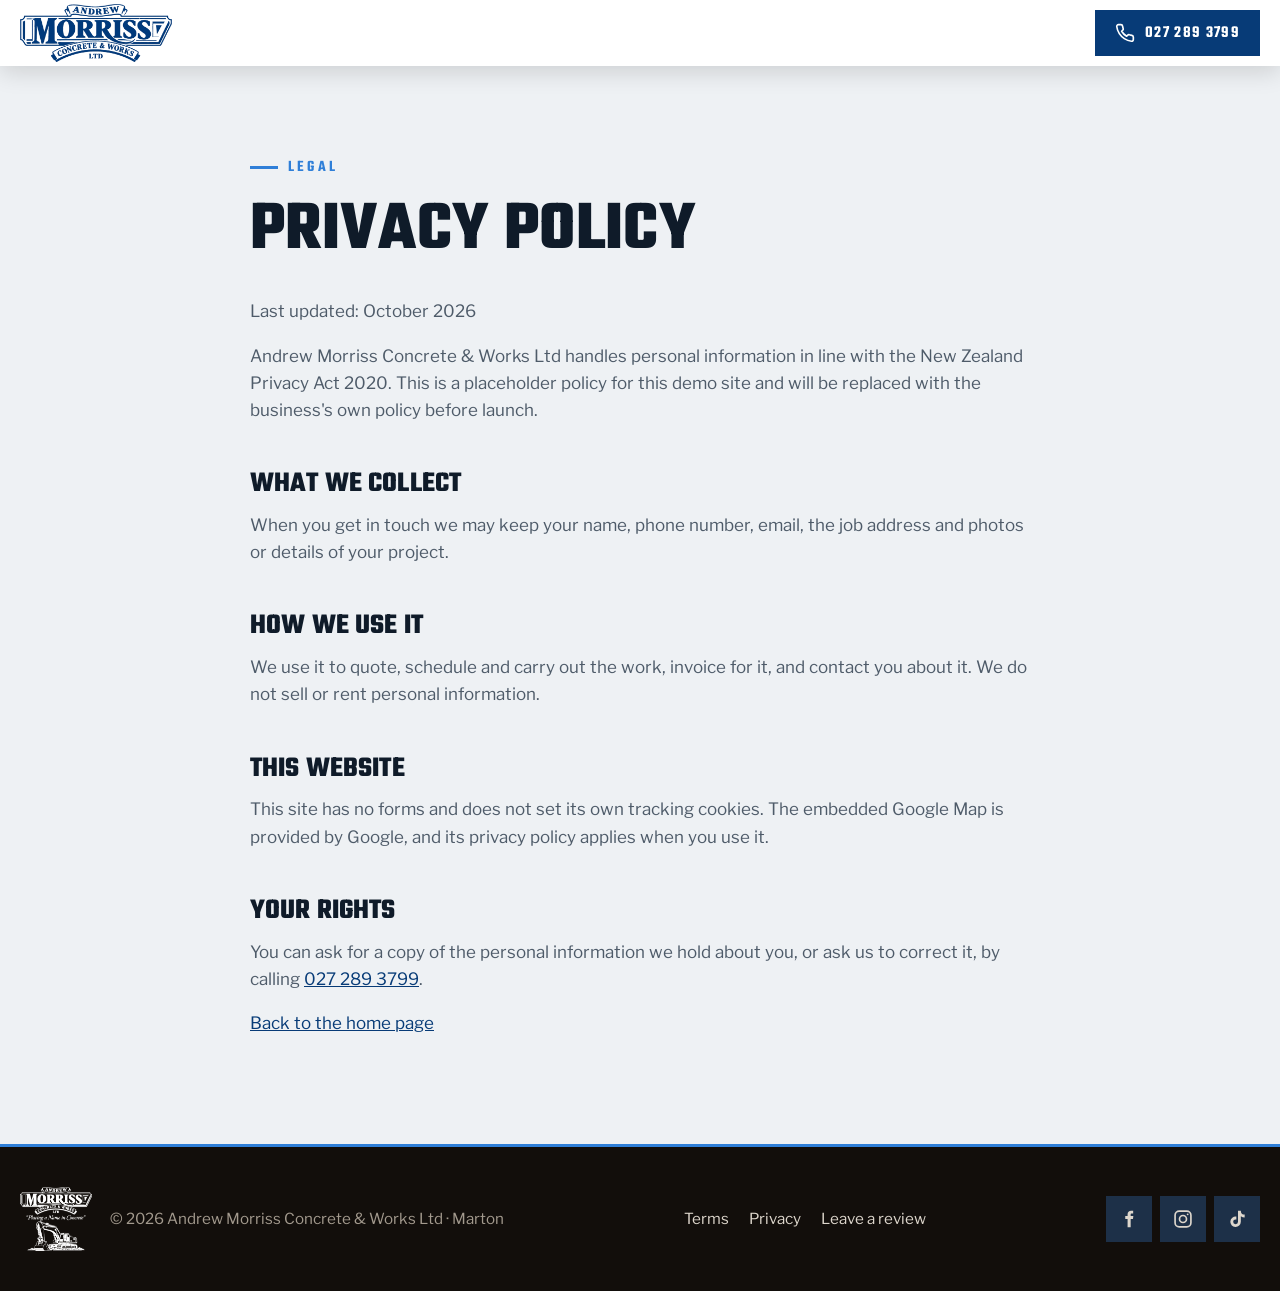
==== commit ece3cdb4: "v2 rebuild: image-led design with the supplied logo, verified Google details (33 Kensington Road), l" ====
--- a/privacy.html
+++ b/privacy.html
@@ -1,2 +1,79 @@
-<!doctype html>
-<html lang="en-NZ"><head><meta charset="utf-8"><meta name="viewport" content="width=device-width,initial-scale=1"><meta name="theme-color" content="#073b77"><title>Privacy policy | Andrew Morriss Concrete & Works</title><meta name="description" content="How information is handled on this demonstration website."><meta property="og:title" content="Privacy policy | Andrew Morriss Concrete & Works"><meta property="og:description" content="How information is handled on this demonstration website."><meta property="og:type" content="website"><meta property="og:image" content="/img/andrew-morriss-logo-960.png"><link rel="icon" href="/favicon.png" type="image/png"><link rel="stylesheet" href="styles.css?v=20260911-blue"><script src="site.js" defer></script></head><body id="top"><a class="skip" href="#main">Skip to content</a><header class="header"><div class="wrap nav"><a class="brand" href="index.html"><img class="brand-logo" src="img/andrew-morriss-logo-480.png" srcset="img/andrew-morriss-logo-480.png 480w, img/andrew-morriss-logo-960.png 960w" sizes="(max-width: 767px) 240px, 208px" width="480" height="360" alt="Andrew Morriss Concrete &amp; Works Ltd — Placing a Name in Concrete"><span>ANDREW MORRISS<small>CONCRETE &amp; WORKS LTD</small></span></a><nav id="navigation" aria-label="Main navigation"><a href="index.html#services">What we do</a><a href="index.html#about">About Andrew</a><a href="index.html#gallery">Gallery</a><a href="index.html#contact">Contact</a></nav><a class="nav-call" aria-label="Call Andrew on 027 289 3799" href="tel:+64272893799"><svg viewBox="0 0 24 24" fill="none" stroke="currentColor" stroke-width="1.6" stroke-linecap="round" stroke-linejoin="round" aria-hidden="true"><path d="M8 3H5a2 2 0 0 0-2 2c0 8.8 7.2 16 16 16a2 2 0 0 0 2-2v-3l-5-2-2 2a15 15 0 0 1-6-6l2-2-2-5Z"/></svg><span>027 289 3799</span></a><button class="menu-toggle" aria-controls="navigation" aria-expanded="false" aria-label="Open menu"><span></span><span></span></button></div></header><main id="main" class="wrap legal"><a class="back-link" href="index.html">← Back to home</a><h1>Privacy policy</h1><p class="legal-intro">How information is handled on this demonstration website.</p><section><h2>Contact enquiries</h2><p>This website has no enquiry forms. Calling uses your phone app. The email button opens Gmail, where you choose whether to send your message. Information you send is used to respond to your enquiry.</p></section><section><h2>External services</h2><p>Google Maps is embedded on this site. Google, Gmail and social platforms operate under their own privacy policies. This demo does not install analytics or advertising trackers.</p></section><section><h2>Your information</h2><p>To ask about information you have provided directly to the business, contact Andrew using the contact details on the homepage.</p></section><section><h2>Demo status</h2><p>This policy describes the website concept. The business should review and approve it against its actual practices before launch.</p></section></main><footer><div class="wrap"><div class="footer-top"><a class="brand" href="index.html"><img class="brand-logo" src="img/andrew-morriss-logo-480.png" srcset="img/andrew-morriss-logo-480.png 480w, img/andrew-morriss-logo-960.png 960w" sizes="(max-width: 767px) 240px, 208px" width="480" height="360" alt="Andrew Morriss Concrete &amp; Works Ltd — Placing a Name in Concrete"><span>ANDREW MORRISS<small>CONCRETE &amp; WORKS LTD</small></span></a><p>Concrete, groundwork and outdoor spaces.<br>Based in Marton. Working across Rangitīkei.</p><div class="socials"><a href="https://www.facebook.com/search/top?q=Andrew%20Morriss%20Concrete%20Works" target="_blank" rel="noopener" aria-label="Search for Andrew Morriss on Facebook"><svg viewBox="0 0 24 24" fill="currentColor"><path d="M13.5 21v-7h2.4l.5-3h-2.9V9.1c0-.9.3-1.6 1.7-1.6h1.3V4.8c-.6-.1-1.5-.2-2.4-.2-2.4 0-4 1.4-4 4.1V11H7v3h3.1v7h3.4z"/></svg></a><a href="https://www.instagram.com/explore/search/keyword/?q=Andrew%20Morriss%20Concrete" target="_blank" rel="noopener" aria-label="Search for Andrew Morriss on Instagram"><svg viewBox="0 0 24 24" fill="none" stroke="currentColor" stroke-width="2" stroke-linecap="round" stroke-linejoin="round"><rect x="2.5" y="2.5" width="19" height="19" rx="5"/><circle cx="12" cy="12" r="4.2"/><circle cx="17.6" cy="6.4" r="1.1" fill="currentColor" stroke="none"/></svg></a><a href="https://www.tiktok.com/search?q=Andrew%20Morriss%20Concrete" target="_blank" rel="noopener" aria-label="Search for Andrew Morriss on TikTok"><svg viewBox="0 0 24 24" fill="currentColor" aria-hidden="true"><path d="M16 2h-4v13a3 3 0 1 1-3-3v-4a7 7 0 1 0 7 7V8a10 10 0 0 0 6 2V6c-3 0-6-2-6-4Z"/></svg></a></div></div><div class="footer-bottom"><span>© <span data-year>2026</span> Andrew Morriss Concrete &amp; Works Ltd</span><div><a href="terms.html">Terms</a><a href="privacy.html">Privacy</a><a href="index.html#top">Back to top ↑</a></div></div><p class="demo-note">Website concept. Stock imagery and clearly labelled example reviews are used for demonstration.</p></div></footer></body></html>+<!DOCTYPE html>
+<html lang="en-NZ">
+<head>
+<meta charset="utf-8">
+<meta name="viewport" content="width=device-width, initial-scale=1">
+<meta name="robots" content="noindex">
+<title>Privacy Policy | Andrew Morriss Concrete &amp; Works</title>
+<meta name="description" content="Privacy Policy for Andrew Morriss Concrete &amp; Works Ltd, Marton.">
+<link rel="icon" href="img/favicon.png" type="image/png">
+<link rel="apple-touch-icon" href="img/apple-touch-icon.png">
+<link rel="preconnect" href="https://fonts.googleapis.com">
+<link rel="preconnect" href="https://fonts.gstatic.com" crossorigin>
+<link href="https://fonts.googleapis.com/css2?family=Teko:wght@500;600;700&family=Libre+Franklin:wght@400;500;600;700&display=swap" rel="stylesheet">
+<link rel="stylesheet" href="style.css">
+</head>
+<body>
+<svg width="0" height="0" style="position:absolute" aria-hidden="true">
+  <symbol id="i-phone" viewBox="0 0 24 24" fill="none" stroke="currentColor" stroke-width="2" stroke-linecap="round" stroke-linejoin="round"><path d="M22 16.9v3a2 2 0 0 1-2.2 2 19.8 19.8 0 0 1-8.6-3.1 19.5 19.5 0 0 1-6-6A19.8 19.8 0 0 1 2.1 4.2 2 2 0 0 1 4.1 2h3a2 2 0 0 1 2 1.7c.1 1 .4 1.9.7 2.8a2 2 0 0 1-.5 2.1L8 9.9a16 16 0 0 0 6 6l1.3-1.3a2 2 0 0 1 2.1-.4c.9.3 1.8.6 2.8.7a2 2 0 0 1 1.7 2z"/></symbol>
+  <symbol id="i-mail" viewBox="0 0 24 24" fill="none" stroke="currentColor" stroke-width="2" stroke-linecap="round" stroke-linejoin="round"><rect x="2" y="4" width="20" height="16"/><path d="m22 7-10 6L2 7"/></symbol>
+  <symbol id="i-pin" viewBox="0 0 24 24" fill="none" stroke="currentColor" stroke-width="2" stroke-linecap="round" stroke-linejoin="round"><path d="M20 10c0 6-8 12-8 12s-8-6-8-12a8 8 0 0 1 16 0z"/><circle cx="12" cy="10" r="3"/></symbol>
+  <symbol id="i-clock" viewBox="0 0 24 24" fill="none" stroke="currentColor" stroke-width="2" stroke-linecap="round" stroke-linejoin="round"><circle cx="12" cy="12" r="10"/><path d="M12 6v6l4 2"/></symbol>
+  <symbol id="i-check" viewBox="0 0 24 24" fill="none" stroke="currentColor" stroke-width="3" stroke-linecap="square"><path d="M20 6 9 17l-5-5"/></symbol>
+  <symbol id="i-arrow" viewBox="0 0 24 24" fill="none" stroke="currentColor" stroke-width="2.5" stroke-linecap="square"><path d="M5 12h14M13 5l7 7-7 7"/></symbol>
+  <symbol id="i-truck" viewBox="0 0 24 24" fill="none" stroke="currentColor" stroke-width="2" stroke-linecap="round" stroke-linejoin="round"><path d="M1 5h13v10H1zM14 9h4l3 3v3h-7"/><circle cx="5.5" cy="17.5" r="2"/><circle cx="17.5" cy="17.5" r="2"/></symbol>
+  <symbol id="i-digger" viewBox="0 0 24 24" fill="none" stroke="currentColor" stroke-width="2" stroke-linecap="round" stroke-linejoin="round"><rect x="2" y="15" width="12" height="5" rx="2.5"/><path d="M4 15v-4h6l2 4M10 11V7l6-3 5 6-2 2"/><path d="m19 12-1 3h3z"/></symbol>
+  <symbol id="i-handshake" viewBox="0 0 24 24" fill="none" stroke="currentColor" stroke-width="2" stroke-linecap="round" stroke-linejoin="round"><path d="M11 17l2 2a1 1 0 1 0 3-3"/><path d="m14 14 2.5 2.5a1 1 0 1 0 3-3l-3.9-3.9a2 2 0 0 0-2.8 0l-.9.9a1 1 0 1 1-3-3l2.8-2.8a5.8 5.8 0 0 1 7 .9L21 7"/><path d="m3 7 2.3-2.3a5.8 5.8 0 0 1 7 .9"/><path d="M3 7l6.4 6.4M7 11l2 2"/></symbol>
+  <symbol id="i-play" viewBox="0 0 24 24" fill="currentColor"><path d="M8 5v14l11-7z"/></symbol>
+  <symbol id="i-pause" viewBox="0 0 24 24" fill="currentColor"><path d="M6 5h4v14H6zM14 5h4v14h-4z"/></symbol>
+  <symbol id="i-google" viewBox="0 0 24 24" fill="currentColor"><path d="M21.6 12.2c0-.7-.1-1.4-.2-2H12v3.8h5.4a4.6 4.6 0 0 1-2 3v2.5h3.2c1.9-1.7 3-4.3 3-7.3z"/><path d="M12 22c2.7 0 5-.9 6.6-2.4l-3.2-2.5c-.9.6-2 1-3.4 1-2.6 0-4.8-1.8-5.6-4.1H3.1v2.6A10 10 0 0 0 12 22z" opacity=".8"/><path d="M6.4 14c-.2-.6-.3-1.3-.3-2s.1-1.4.3-2V7.4H3.1a10 10 0 0 0 0 9.2z" opacity=".6"/><path d="M12 6c1.5 0 2.8.5 3.8 1.5l2.9-2.9A10 10 0 0 0 3.1 7.4L6.4 10C7.2 7.7 9.4 6 12 6z" opacity=".9"/></symbol>
+  <symbol id="i-fb" viewBox="0 0 24 24" fill="currentColor"><path d="M14 8.5V6.8c0-.8.2-1.3 1.4-1.3H17V2.2c-.3 0-1.3-.1-2.5-.1-2.5 0-4.2 1.5-4.2 4.3v2.1H7.5V12h2.8v10H14V12h2.8l.4-3.5z"/></symbol>
+  <symbol id="i-ig" viewBox="0 0 24 24" fill="none" stroke="currentColor" stroke-width="2"><rect x="2.5" y="2.5" width="19" height="19" rx="5"/><circle cx="12" cy="12" r="4.2"/><circle cx="17.6" cy="6.4" r="1.1" fill="currentColor" stroke="none"/></symbol>
+  <symbol id="i-tt" viewBox="0 0 24 24" fill="currentColor"><path d="M16.6 2h-3.4v13.4a2.9 2.9 0 1 1-2.9-2.9c.3 0 .6 0 .9.1V9.1a6.3 6.3 0 1 0 5.4 6.3V8.6a8 8 0 0 0 4.6 1.5V6.7a4.7 4.7 0 0 1-4.6-4.7z"/></symbol>
+</svg>
+<header class="nav scrolled" id="nav">
+  <div class="wrap">
+    <a href="index.html" class="logo" aria-label="Andrew Morriss Concrete &amp; Works home"><img src="img/logo-wordmark.png" alt="Andrew Morriss Concrete &amp; Works Ltd" width="1144" height="437"></a>
+    <div class="nav-right">
+      <a class="btn btn-primary nav-call" href="tel:+64272893799"><svg class="icon" aria-hidden="true"><use href="#i-phone"/></svg><span class="label">027 289 3799</span><span class="sr">Call 027 289 3799</span></a>
+    </div>
+  </div>
+</header>
+<main class="legal">
+  <div class="wrap">
+    <span class="eyebrow">Legal</span>
+    <h1>Privacy Policy</h1>
+    <p>Last updated: October 2026</p>
+    <p>Andrew Morriss Concrete &amp; Works Ltd handles personal information in line with the New Zealand Privacy Act 2020. This is a placeholder policy for this demo site and will be replaced with the business's own policy before launch.</p>
+    <h2>What we collect</h2>
+    <p>When you get in touch we may keep your name, phone number, email, the job address and photos or details of your project.</p>
+    <h2>How we use it</h2>
+    <p>We use it to quote, schedule and carry out the work, invoice for it, and contact you about it. We do not sell or rent personal information.</p>
+    <h2>This website</h2>
+    <p>This site has no forms and does not set its own tracking cookies. The embedded Google Map is provided by Google, and its privacy policy applies when you use it.</p>
+    <h2>Your rights</h2>
+    <p>You can ask for a copy of the personal information we hold about you, or ask us to correct it, by calling <a href="tel:+64272893799">027 289 3799</a>.</p>
+    <p><a href="index.html">Back to the home page</a></p>
+  </div>
+</main>
+<footer class="footer">
+  <div class="wrap">
+    <div class="foot-brand">
+      <img src="img/logo-full-white.png" alt="Andrew Morriss Concrete &amp; Works logo" width="1144" height="1012" loading="lazy">
+      <span>© <span id="year">2026</span> Andrew Morriss Concrete &amp; Works Ltd · Marton</span>
+    </div>
+    <div class="footer-links">
+      <a href="terms.html">Terms</a>
+      <a href="privacy.html">Privacy</a>
+      <a href="https://search.google.com/local/writereview?placeid=ChIJ86XpK9s7QG0R5JCkz9YjOi8" target="_blank" rel="noopener">Leave a review</a>
+    </div>
+    <div class="socials">
+      <a href="https://www.facebook.com/search/top?q=Andrew%20Morriss%20Concrete%20Works" target="_blank" rel="noopener" aria-label="Search Facebook for Andrew Morriss Concrete"><svg aria-hidden="true"><use href="#i-fb"/></svg></a>
+      <a href="https://www.instagram.com/explore/search/keyword/?q=Andrew%20Morriss%20Concrete" target="_blank" rel="noopener" aria-label="Search Instagram for Andrew Morriss Concrete"><svg aria-hidden="true"><use href="#i-ig"/></svg></a>
+      <a href="https://www.tiktok.com/search?q=Andrew%20Morriss%20Concrete" target="_blank" rel="noopener" aria-label="Search TikTok for Andrew Morriss Concrete"><svg aria-hidden="true"><use href="#i-tt"/></svg></a>
+    </div>
+  </div>
+</footer>
+<script>document.getElementById('year').textContent=new Date().getFullYear();</script>
+</body>
+</html>
--- a/style.css
+++ b/style.css
@@ -0,0 +1,288 @@
+/* Andrew Morriss Concrete & Works: image-led, logo blue on concrete grey, Teko + Libre Franklin */
+:root{
+  --accent:#2f7fd8;        /* bright logo blue for dark bands, the one accent */
+  --accent-ink:#073b77;    /* logo blue on light */
+  --brand:#073b77;
+  --char:#0f1b29;
+  --char-2:#142335;
+  --char-3:#1d3048;
+  --cream:#eef1f4;
+  --ink:#0f1b29;
+  --muted:#a9b6c4;
+  --muted-dark:#4e5b69;
+  --line:rgba(255,255,255,.1);
+  --display:'Teko', 'Arial Narrow', sans-serif;
+  --body:'Libre Franklin', Arial, sans-serif;
+}
+*,*::before,*::after{box-sizing:border-box}
+html{scroll-behavior:smooth;scroll-padding-top:76px}
+body{margin:0;font-family:var(--body);font-size:17px;line-height:1.6;color:#ebe6df;background:var(--char);overflow-x:hidden}
+img{max-width:100%;height:auto;display:block;image-orientation:from-image}
+a{color:var(--accent)}
+h1,h2,h3{font-family:var(--display);text-transform:uppercase;line-height:1;margin:0 0 .45em;font-weight:700;letter-spacing:.005em}
+h2{font-size:clamp(2.4rem,6vw,4.4rem)}
+h3{font-size:1.65rem;font-weight:600}
+p{margin:0 0 1em}
+.sr{position:absolute;width:1px;height:1px;overflow:hidden;clip:rect(0 0 0 0);white-space:nowrap}
+.skip{position:absolute;left:12px;top:-60px;z-index:100;background:var(--accent);color:#111;padding:10px 16px;font-weight:700;text-decoration:none}
+.skip:focus{top:12px}
+.wrap{max-width:1280px;margin:0 auto;padding:0 20px}
+section{padding:100px 0;position:relative}
+.band-dark{background:var(--char-2)}
+.band-light{background:var(--cream);color:var(--ink)}
+.band-light .muted{color:var(--muted-dark)}
+.band-light .eyebrow{color:var(--accent-ink)}
+.band-light .eyebrow::before{background:var(--accent-ink)}
+.band-light a{color:var(--accent-ink)}
+.muted{color:var(--muted)}
+.eyebrow{display:inline-flex;align-items:center;gap:10px;font-family:var(--display);font-size:1rem;font-weight:600;letter-spacing:.2em;text-transform:uppercase;color:var(--accent);margin-bottom:16px}
+.eyebrow::before{content:"";width:28px;height:3px;background:var(--accent)}
+.section-head{display:flex;justify-content:space-between;align-items:flex-end;gap:30px;flex-wrap:wrap;margin-bottom:48px}
+.section-head h2{margin:0;max-width:760px}
+.section-head p{max-width:400px;margin:0}
+.btn{display:inline-flex;align-items:center;justify-content:center;gap:10px;min-height:52px;padding:14px 26px;font-family:var(--display);font-size:1.15rem;font-weight:600;letter-spacing:.08em;text-transform:uppercase;text-decoration:none;border:2px solid transparent;transition:background .2s,color .2s,border-color .2s,transform .2s;cursor:pointer}
+.btn-primary{background:var(--brand);color:#fff}
+.btn-primary:hover{background:#fff;transform:translateY(-2px)}
+.btn-ghost{border-color:#fff;color:#fff}
+.btn-ghost:hover{background:#fff;color:#111}
+.btn svg{width:20px;height:20px;flex:none}
+:focus-visible{outline:3px solid var(--accent);outline-offset:3px}
+.icon{width:26px;height:26px;flex:none}
+.center{margin-top:36px;text-align:center}
+.text-link{display:inline-flex;align-items:center;gap:8px;font-family:var(--display);font-size:1.1rem;letter-spacing:.1em;text-transform:uppercase;text-decoration:none;min-height:44px}
+.text-link .icon{width:20px;height:20px}
+
+/* ---------- NAV (white, dark text) ---------- */
+.nav{position:fixed;top:0;left:0;right:0;z-index:50;background:#fff;color:var(--ink);box-shadow:0 1px 0 rgba(0,0,0,.08);transition:box-shadow .3s}
+.nav .wrap{display:flex;align-items:center;justify-content:space-between;gap:16px;height:80px;transition:height .3s}
+.nav.scrolled{box-shadow:0 6px 24px rgba(0,0,0,.14)}
+.nav.scrolled .wrap{height:66px}
+.logo{display:flex;align-items:center;gap:12px;color:var(--brand);text-decoration:none;font-family:var(--display);font-weight:700;font-size:1.45rem;text-transform:uppercase;letter-spacing:.04em;line-height:1;white-space:nowrap}
+.logo img{width:auto;height:58px}
+.logo small{display:block;font-family:var(--body);font-weight:600;font-size:.72rem;letter-spacing:.22em;color:var(--muted-dark);margin-top:4px}
+.nav-links{display:flex;gap:28px;list-style:none;margin:0;padding:0}
+.nav-links a{color:var(--ink);text-decoration:none;font-family:var(--display);font-weight:600;font-size:1.05rem;letter-spacing:.1em;text-transform:uppercase;position:relative;padding:4px 0}
+.nav-links a::after{content:"";position:absolute;left:0;bottom:0;height:2px;width:0;background:var(--accent);transition:width .25s}
+.nav-links a:hover::after{width:100%}
+.nav-right{display:flex;align-items:center;gap:8px}
+.nav-call{min-height:46px;padding:8px 18px;font-size:1.05rem}
+.nav-call .icon{width:20px;height:20px}
+.burger{display:none;background:none;border:0;color:var(--ink);width:46px;height:46px;padding:10px;cursor:pointer}
+@media (max-width:1060px){
+  .burger{display:block}
+  .nav-links{display:none;position:absolute;top:100%;left:0;right:0;flex-direction:column;gap:0;background:#fff;padding:8px 20px 24px;border-top:3px solid var(--brand);box-shadow:0 14px 30px rgba(0,0,0,.18)}
+  .nav-links.open{display:flex}
+  .nav-links a{display:block;padding:14px 0;border-bottom:1px solid rgba(0,0,0,.08)}
+}
+@media (max-width:560px){.nav-call .label{display:none}.nav-call{padding:8px 13px}.logo img{height:46px}}
+
+/* ---------- HERO (Ken Burns crossfade) ---------- */
+.hero{min-height:100vh;min-height:100svh;display:flex;align-items:flex-end;color:#fff;background:var(--char);overflow:hidden;padding:150px 0 56px}
+.hero-slides{position:absolute;inset:0}
+.hero-slides img{position:absolute;inset:0;width:100%;height:100%;object-fit:cover;opacity:0;transform:scale(1.02);transition:opacity 1.6s ease;filter:saturate(.85) contrast(1.06)}
+.hero-slides img.active{opacity:1;animation:kenburns 8s ease-out forwards}
+.hero.paused .hero-slides img.active{animation-play-state:paused}
+@keyframes kenburns{from{transform:scale(1.02) translate(0,0)}to{transform:scale(1.13) translate(-1.5%,-1%)}}
+.hero::after{content:"";position:absolute;inset:0;background:linear-gradient(90deg,rgba(15,27,41,.86) 0%,rgba(15,27,41,.55) 55%,rgba(15,27,41,.32)),linear-gradient(0deg,rgba(15,27,41,.9),transparent 50%)}
+.hero .wrap{position:relative;z-index:2;width:100%}
+.hero h1{font-size:clamp(2.9rem,8.6vw,7.4rem);margin-bottom:22px}
+.hero h1 .line{display:block;overflow:hidden;padding-bottom:.05em}
+.hero h1 .line span{display:block}
+.hero h1 .hl{color:var(--accent)}
+.js .hero h1 .line span{transform:translateY(105%);animation:lineUp .9s cubic-bezier(.2,.8,.2,1) forwards}
+.js .hero h1 .line:nth-child(2) span{animation-delay:.15s}
+.js .hero h1 .line:nth-child(3) span{animation-delay:.3s}
+@keyframes lineUp{to{transform:translateY(0)}}
+.hero-bottom{display:flex;justify-content:space-between;align-items:flex-end;gap:30px;flex-wrap:wrap}
+.hero p.lead{font-size:clamp(1.05rem,2vw,1.28rem);color:#e2ddd5;max-width:560px;margin:0}
+.hero-ctas{display:flex;flex-wrap:wrap;gap:12px;margin:26px 0 0}
+.js .hero-fade{opacity:0;animation:fadeIn .8s ease .6s forwards}
+@keyframes fadeIn{to{opacity:1}}
+.rating{display:inline-flex;align-items:center;gap:14px;padding:14px 20px;background:rgba(255,255,255,.1);border:1px solid rgba(255,255,255,.25);backdrop-filter:blur(12px);-webkit-backdrop-filter:blur(12px);color:#fff;text-decoration:none;transition:background .2s}
+.rating:hover{background:rgba(255,255,255,.18)}
+.rating .num{font-family:var(--display);font-size:2.4rem;font-weight:700;line-height:1}
+.stars{color:var(--accent);letter-spacing:2px}
+.rating small{display:block;color:#ddd6cc;font-size:.88rem}
+.hero-controls{display:flex;align-items:center;gap:16px;margin-top:28px}
+.slide-dots{display:flex;gap:8px}
+.slide-dots span{width:40px;height:3px;background:rgba(255,255,255,.3);position:relative;overflow:hidden}
+.slide-dots span.on::after{content:"";position:absolute;inset:0;background:var(--accent);animation:dot 6s linear forwards;transform-origin:left}
+.hero.paused .slide-dots span.on::after{animation-play-state:paused}
+@keyframes dot{from{transform:scaleX(0)}to{transform:scaleX(1)}}
+.slide-toggle{width:44px;height:44px;display:grid;place-items:center;background:rgba(255,255,255,.1);border:1px solid rgba(255,255,255,.35);color:#fff;cursor:pointer;padding:0}
+.slide-toggle:hover{background:rgba(255,255,255,.2)}
+.slide-toggle svg{width:18px;height:18px}
+.slide-toggle .i-play{display:none}
+.slide-toggle[aria-pressed="true"] .i-play{display:block}
+.slide-toggle[aria-pressed="true"] .i-pause{display:none}
+
+/* ---------- TRUST STRIP ---------- */
+.trust{padding:0;background:var(--brand);color:#fff}
+.trust-grid{display:grid;grid-template-columns:repeat(3,1fr)}
+.trust-item{display:flex;gap:14px;align-items:center;padding:26px 24px}
+.trust-item+.trust-item{border-left:2px solid rgba(255,255,255,.18)}
+.trust-item strong{display:block;font-family:var(--display);font-size:1.4rem;font-weight:700;text-transform:uppercase;letter-spacing:.03em;line-height:1.1}
+.trust-item span{font-size:.95rem;font-weight:500}
+@media (max-width:800px){.trust-grid{grid-template-columns:1fr}.trust-item+.trust-item{border-left:0;border-top:2px solid rgba(0,0,0,.15)}}
+
+/* ---------- SERVICES (photo tiles) ---------- */
+.tiles{display:grid;grid-template-columns:repeat(3,1fr);grid-auto-rows:340px;gap:6px}
+.tile{position:relative;overflow:hidden;color:#fff;text-decoration:none;display:flex;align-items:flex-end;background:var(--char-3)}
+.tile.wide{grid-column:span 2}
+.tile.full{grid-column:1/-1}
+.tile img{position:absolute;inset:0;width:100%;height:100%;object-fit:cover;filter:saturate(.85) contrast(1.06);transition:transform .8s cubic-bezier(.2,.8,.2,1)}
+.tile::after{content:"";position:absolute;inset:0;background:linear-gradient(0deg,rgba(15,27,41,.94) 0%,rgba(15,27,41,.4) 55%,rgba(15,27,41,.15))}
+.tile:hover img{transform:scale(1.07)}
+.tile-body{position:relative;z-index:2;padding:28px}
+.tile .num{font-family:var(--display);font-weight:600;color:var(--accent);letter-spacing:.15em;font-size:1rem;text-shadow:0 1px 8px rgba(0,0,0,.85)}
+.tile h3{font-size:2rem;margin:4px 0 6px}
+.tile p{margin:0;color:#ddd6cc;max-width:440px;font-size:.98rem}
+@media (max-width:900px){.tiles{grid-template-columns:1fr 1fr;grid-auto-rows:300px}.tile.wide,.tile.full{grid-column:span 2}}
+@media (max-width:600px){.tiles{grid-template-columns:1fr;grid-auto-rows:250px}.tile.wide,.tile.full{grid-column:auto}}
+
+/* ---------- VIDEOS ---------- */
+.videos-band{background:var(--char);padding-top:0}
+.video-row{display:grid;grid-template-columns:repeat(3,minmax(0,340px));justify-content:center;gap:24px}
+.video{margin:0}
+.video-cover,.video iframe{display:block;width:100%;aspect-ratio:9/16;border:0;padding:0;background:var(--char-3)}
+.video-cover{position:relative;cursor:pointer;overflow:hidden}
+.video-cover img{width:100%;height:100%;object-fit:cover;filter:saturate(.85) contrast(1.06) brightness(.8);transition:transform .6s ease}
+.video-cover:hover img{transform:scale(1.05)}
+.video-cover .play{position:absolute;left:50%;top:50%;width:76px;height:76px;margin:-38px 0 0 -38px;display:grid;place-items:center;background:var(--accent);color:#16110c;transition:transform .2s}
+.video-cover:hover .play{transform:scale(1.08)}
+.video-cover .play svg{width:34px;height:34px}
+.video figcaption{font-family:var(--display);text-transform:uppercase;letter-spacing:.1em;font-size:1rem;color:#ddd6cc;margin-top:12px}
+@media (max-width:860px){.video-row{grid-template-columns:minmax(0,260px)}}
+
+/* ---------- ABOUT ---------- */
+.about-grid{display:grid;grid-template-columns:1.1fr 1fr;gap:64px;align-items:center}
+.about-img{position:relative}
+.about-img img{width:100%;aspect-ratio:4/5;object-fit:cover;filter:saturate(.85) contrast(1.06)}
+.logo-panel{background:#fff;padding:40px;display:grid;place-items:center}
+.logo-panel img{aspect-ratio:auto!important;object-fit:contain!important;filter:none!important;max-width:520px;width:100%}
+.note{margin-top:22px;font-size:.88rem}
+.corner-tag{position:absolute;left:-1px;bottom:-1px;background:var(--accent);color:#16110c;padding:18px 22px;font-family:var(--display);font-weight:700;font-size:1.3rem;text-transform:uppercase;letter-spacing:.06em;line-height:1.1}
+.checklist{list-style:none;padding:0;margin:26px 0 0}
+.checklist li{display:flex;gap:14px;align-items:center;padding:14px 0;border-bottom:1px solid rgba(0,0,0,.12);font-weight:600;font-size:1.05rem}
+.checklist .icon{color:#fff;background:var(--brand);padding:5px;width:28px;height:28px}
+@media (max-width:860px){.about-grid{grid-template-columns:1fr;gap:40px}.about-img img{aspect-ratio:4/3}}
+
+/* ---------- STATS BAND ---------- */
+.parallax{padding:0;height:520px;overflow:hidden;display:flex;align-items:center;color:#fff}
+.parallax .bg{position:absolute;left:0;right:0;top:-20%;height:140%;background:var(--char-3) url('img/band-1920.webp') center/cover no-repeat;filter:saturate(.8) contrast(1.06);will-change:transform}
+.parallax::after{content:"";position:absolute;inset:0;background:rgba(15,27,41,.66)}
+.parallax .wrap{position:relative;z-index:2;width:100%}
+.stats{display:grid;grid-template-columns:repeat(3,1fr);gap:30px}
+.stat .n{font-family:var(--display);font-weight:700;text-transform:uppercase;font-size:clamp(3.6rem,9vw,6.4rem);line-height:.9;color:#fff}
+.stat .n em{font-style:normal;color:var(--accent);font-size:.45em;letter-spacing:.04em}
+.stat p{font-family:var(--display);text-transform:uppercase;letter-spacing:.12em;font-size:1.1rem;color:#e0d9cf;margin:10px 0 0}
+@media (max-width:700px){.parallax{height:auto;padding:90px 0}.stats{grid-template-columns:1fr;gap:34px}}
+
+/* ---------- GALLERY (masonry, natural ratios) ---------- */
+.masonry{column-count:3;column-gap:8px}
+.masonry figure{margin:0 0 8px;break-inside:avoid;position:relative;overflow:hidden;background:var(--char-3)}
+.masonry img{width:100%;height:auto;display:block;filter:saturate(.85) contrast(1.06);transition:transform .7s ease}
+.masonry figure:hover img{transform:scale(1.04)}
+@media (max-width:900px){.masonry{column-count:2}}
+@media (max-width:520px){.masonry{column-count:1}}
+
+/* ---------- TEAM ---------- */
+.team-grid{display:grid;grid-template-columns:minmax(0,520px);gap:6px}
+.team-card{background:#fff;padding:36px 30px;border-top:4px solid var(--accent)}
+.avatar{width:84px;height:84px;background:var(--char);color:#fff;display:grid;place-items:center;font-family:var(--display);font-size:2rem;font-weight:700;margin-bottom:20px;box-shadow:6px 6px 0 var(--accent)}
+.avatar .icon{width:38px;height:38px;color:var(--accent)}
+.team-card h3{color:var(--ink);margin-bottom:4px}
+.team-card .role{font-family:var(--display);text-transform:uppercase;letter-spacing:.14em;color:var(--accent-ink);font-weight:600;margin-bottom:12px}
+.team-card p{margin:0;color:var(--muted-dark)}
+@media (max-width:800px){.team-grid{grid-template-columns:1fr}}
+
+/* ---------- REVIEWS ---------- */
+.reviews-grid{display:grid;grid-template-columns:repeat(3,1fr);gap:6px}
+.reviews-grid.two{grid-template-columns:repeat(2,minmax(0,520px))}
+.review p.rating-only{color:var(--muted);font-style:italic}
+.review{background:var(--char-3);padding:34px 30px;display:flex;flex-direction:column;gap:14px;position:relative}
+.review::before{content:"\201C";position:absolute;right:24px;top:0;font-family:var(--display);font-size:7rem;line-height:1;color:var(--accent);opacity:.25}
+.review p{margin:0;flex:1;font-size:1.02rem}
+.review footer{font-size:.92rem;color:var(--muted)}
+.review footer strong{color:#fff;display:block;font-family:var(--display);text-transform:uppercase;letter-spacing:.08em;font-size:1.1rem;font-weight:600}
+@media (max-width:1000px){.reviews-grid,.reviews-grid.two{grid-template-columns:1fr 1fr}}
+@media (max-width:680px){.reviews-grid,.reviews-grid.two{grid-template-columns:1fr}}
+
+/* ---------- LEAVE A REVIEW ---------- */
+.review-banner{background:var(--brand);color:#fff;padding:60px 0}
+.review-banner .wrap{display:flex;align-items:center;justify-content:space-between;gap:24px;flex-wrap:wrap}
+.review-banner h2{margin:0;font-size:clamp(2rem,5vw,3.3rem)}
+.review-banner p{margin:6px 0 0;font-weight:500}
+.review-banner .btn{background:#fff;color:var(--brand)}
+.review-banner .btn:hover{background:var(--cream);color:var(--brand)}
+
+/* ---------- FAQ ---------- */
+.faq-grid{display:grid;grid-template-columns:1fr 1.6fr;gap:60px}
+.faq-list details{border-bottom:1px solid rgba(0,0,0,.15)}
+.faq-list details:first-child{border-top:1px solid rgba(0,0,0,.15)}
+.faq-list summary{list-style:none;cursor:pointer;padding:22px 50px 22px 0;font-family:var(--display);font-size:1.4rem;font-weight:600;text-transform:uppercase;letter-spacing:.02em;position:relative;min-height:44px}
+.faq-list summary::-webkit-details-marker{display:none}
+.faq-list summary::after{content:"";position:absolute;right:6px;top:50%;width:14px;height:14px;border-right:3px solid var(--accent-ink);border-bottom:3px solid var(--accent-ink);transform:translateY(-70%) rotate(45deg);transition:transform .3s}
+.faq-list details[open] summary::after{transform:translateY(-30%) rotate(225deg)}
+.faq-list details p{padding:0 0 22px;margin:0;color:var(--muted-dark)}
+@media (max-width:860px){.faq-grid{grid-template-columns:1fr;gap:20px}}
+
+/* ---------- CONTACT ---------- */
+.contact{background:var(--char)}
+.contact-grid{display:grid;grid-template-columns:1fr 1fr;gap:64px;align-items:start}
+.contact-rows{list-style:none;padding:0;margin:28px 0}
+.contact-rows li{display:flex;gap:16px;align-items:center;padding:14px 0;border-bottom:1px solid var(--line);font-size:1.05rem}
+.contact-rows .icon{color:var(--accent)}
+.contact-rows a{color:#fff;text-decoration:none}
+.contact-actions{display:flex;flex-direction:column;gap:10px}
+.contact-actions .btn-primary{background:var(--accent)}
+.contact-actions .btn{min-height:96px;font-size:1.55rem;justify-content:space-between;padding:20px 30px;text-align:left}
+.contact-actions .btn svg{width:30px;height:30px}
+.socials{display:flex;gap:8px}
+.socials a{width:46px;height:46px;display:grid;place-items:center;background:var(--char-3);color:#fff;transition:background .2s,color .2s}
+.socials a:hover{background:var(--accent);color:#111}
+.socials svg{width:20px;height:20px}
+@media (max-width:860px){.contact-grid{grid-template-columns:1fr;gap:40px}.contact-actions .btn-primary{background:var(--accent)}
+.contact-actions .btn{min-height:80px;font-size:1.25rem}}
+
+/* ---------- MAP ---------- */
+.map{padding:0;background:var(--char)}
+.map iframe{width:100%;height:440px;border:0;display:block;filter:grayscale(.5) contrast(1.05)}
+
+/* ---------- FOOTER ---------- */
+.footer{background:#120e0b;color:#a39a8e;padding:40px 0;font-size:.95rem;border-top:3px solid var(--accent)}
+.footer .wrap{display:flex;flex-wrap:wrap;gap:22px;justify-content:space-between;align-items:center}
+.foot-brand{display:flex;align-items:center;gap:18px}
+.foot-brand img{width:auto;height:64px}
+.footer a{color:#ddd6cc;text-decoration:none}
+.footer a:hover{color:var(--accent)}
+.footer-links{display:flex;flex-wrap:wrap;gap:20px}
+.footer-links a{min-height:44px;display:inline-flex;align-items:center}
+
+/* ---------- SCROLL REVEALS ---------- */
+.js .reveal{opacity:0;transform:translateY(34px);transition:opacity .8s ease,transform .8s cubic-bezier(.2,.8,.2,1)}
+.js .reveal.in{opacity:1;transform:none}
+.js .wipe>img{clip-path:inset(0 100% 0 0);transition:clip-path 1.1s cubic-bezier(.77,0,.18,1),transform .8s cubic-bezier(.2,.8,.2,1)}
+.js .wipe-up>img{clip-path:inset(100% 0 0 0);transition:clip-path 1s cubic-bezier(.77,0,.18,1),transform .7s ease}
+.js .wipe.in>img,.js .wipe-up.in>img{clip-path:inset(0 0 0 0)}
+
+@media (max-width:600px){section{padding:60px 0}.videos-band{padding-top:0}.map iframe{height:320px}.section-head{margin-bottom:34px}.hero{padding-top:120px}}
+
+@media (prefers-reduced-motion:reduce){
+  html{scroll-behavior:auto}
+  *,*::before,*::after{animation:none!important;transition:none!important}
+  .js .reveal{opacity:1;transform:none}
+  .js .wipe>img,.js .wipe-up>img{clip-path:none}
+  .js .hero h1 .line span{transform:none}
+  .js .hero-fade{opacity:1}
+  .hero-slides img.active{transform:none}
+  .parallax .bg{transform:none!important}
+}
+
+/* ---------- LEGAL PAGES ---------- */
+.legal{background:var(--cream);color:var(--ink);padding:150px 0 90px}
+.legal .wrap{max-width:820px}
+.legal h1{font-size:clamp(2.6rem,7vw,4.4rem)}
+.legal h2{font-size:1.8rem;margin-top:1.6em}
+.legal p,.legal li{color:var(--muted-dark)}
+.legal a{color:var(--accent-ink)}
